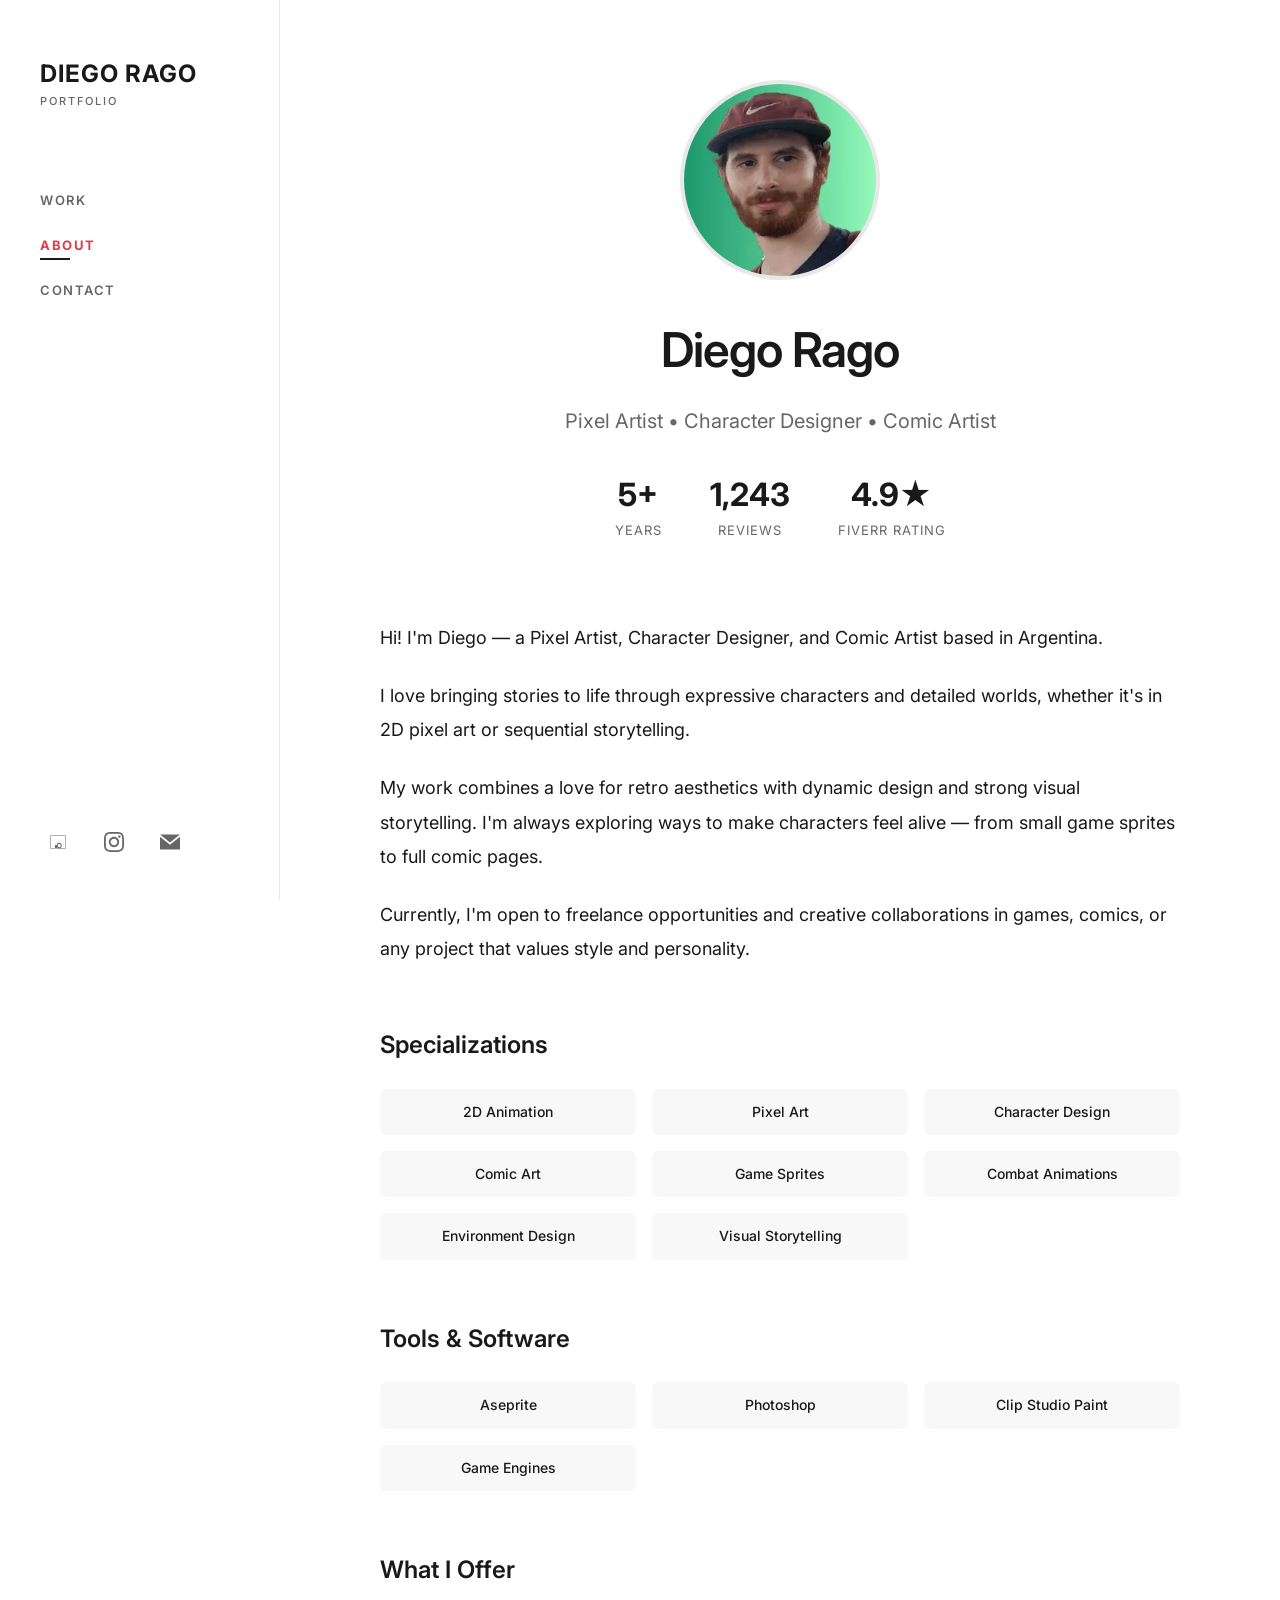
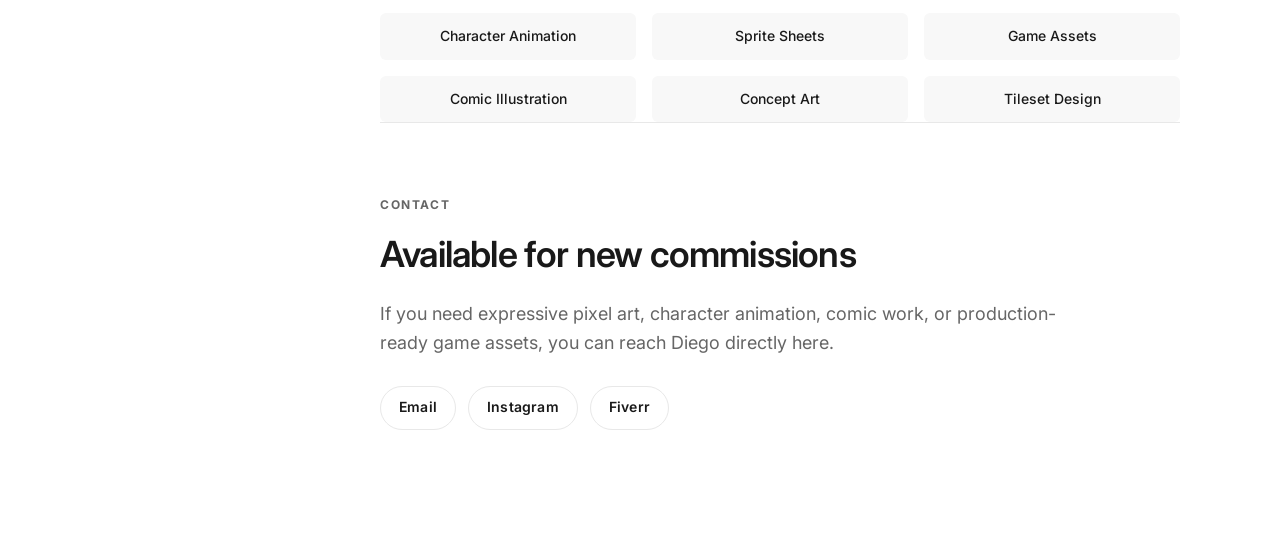
==== about.html @ 1134bf81 "Portfolio updates: UX/UI improvements, SEO meta tags, new Survival Horror project, accessibility fix" ====
<!DOCTYPE html>
<html lang="es">
<head>
    <meta charset="UTF-8">
    <meta name="viewport" content="width=device-width, initial-scale=1.0">
    <title>About - Diego Rago</title>
    <link rel="stylesheet" href="css/style.css">
</head>
<body>
    <!-- Sidebar Navigation -->
    <aside class="sidebar">
        <div class="sidebar-content">
            <!-- Logo/Brand -->
            <div class="brand">
                <h1 class="brand-name">DIEGO RAGO</h1>
                <p class="brand-tagline">PORTFOLIO</p>
            </div>

            <!-- Navigation -->
            <nav class="sidebar-nav">
                <a href="index.html" class="sidebar-link">WORK</a>
                <a href="about.html" class="sidebar-link active">ABOUT</a>
                <a href="#contact" class="sidebar-link">CONTACT</a>
            </nav>

            <!-- Social Links -->
            <div class="social-links">
                <a href="https://es.fiverr.com/diegorago138" target="_blank" rel="noopener" class="social-link" title="Fiverr">
                    <svg width="20" height="20" viewBox="0 0 24 24" fill="currentColor">
                        <path d="M20.4,3.6H3.6C3.269,3.6,3,3.869,3,4.2v15.6c0,0.331,0.269,0.6,0.6,0.6h16.8c0.331,0,0.6-0.269,0.6-0.6V4.2 C21,3.869,20.731,3.6,20.4,3.6z M20.4,19.8H3.6V4.2h16.8V19.8z M8.4,15.6h2.4v-1.2c0.6-0.9,1.5-1.5,2.7-1.5c1.8,0,3,1.2,3,3.3 c0,2.1-1.2,3.3-3,3.3c-1.2,0-2.1-0.6-2.7-1.5v1.2H8.4V15.6z M13.5,18.3c1.2,0,1.8-0.9,1.8-2.1c0-1.2-0.6-2.1-1.8-2.1 c-1.2,0-1.8,0.9-1.8,2.1C11.7,17.4,12.3,18.3,13.5,18.3z"/>
                    </svg>
                </a>
                <a href="https://www.instagram.com/diegoragoart" target="_blank" rel="noopener" class="social-link" title="Instagram">
                    <svg width="20" height="20" viewBox="0 0 24 24" fill="currentColor">
                        <path d="M12 2.163c3.204 0 3.584.012 4.85.07 3.252.148 4.771 1.691 4.919 4.919.058 1.265.069 1.645.069 4.849 0 3.205-.012 3.584-.069 4.849-.149 3.225-1.664 4.771-4.919 4.919-1.266.058-1.644.07-4.85.07-3.204 0-3.584-.012-4.849-.07-3.26-.149-4.771-1.699-4.919-4.92-.058-1.265-.07-1.644-.07-4.849 0-3.204.013-3.583.07-4.849.149-3.227 1.664-4.771 4.919-4.919 1.266-.057 1.645-.069 4.849-.069zm0-2.163c-3.259 0-3.667.014-4.947.072-4.358.2-6.78 2.618-6.98 6.98-.059 1.281-.073 1.689-.073 4.948 0 3.259.014 3.668.072 4.948.2 4.358 2.618 6.78 6.98 6.98 1.281.058 1.689.072 4.948.072 3.259 0 3.668-.014 4.948-.072 4.354-.2 6.782-2.618 6.979-6.98.059-1.28.073-1.689.073-4.948 0-3.259-.014-3.667-.072-4.947-.196-4.354-2.617-6.78-6.979-6.98-1.281-.059-1.69-.073-4.949-.073zm0 5.838c-3.403 0-6.162 2.759-6.162 6.162s2.759 6.163 6.162 6.163 6.162-2.759 6.162-6.163c0-3.403-2.759-6.162-6.162-6.162zm0 10.162c-2.209 0-4-1.79-4-4 0-2.209 1.791-4 4-4s4 1.791 4 4c0 2.21-1.791 4-4 4zm6.406-11.845c-.796 0-1.441.645-1.441 1.44s.645 1.44 1.441 1.44c.795 0 1.439-.645 1.439-1.44s-.644-1.44-1.439-1.44z"/>
                    </svg>
                </a>
                <a href="mailto:contact@diegorago.com" class="social-link" title="Email">
                    <svg width="20" height="20" viewBox="0 0 24 24" fill="currentColor">
                        <path d="M12 12.713l-11.985-9.713h23.97l-11.985 9.713zm0 2.574l-12-9.725v15.438h24v-15.438l-12 9.725z"/>
                    </svg>
                </a>
            </div>
        </div>
    </aside>

    <!-- Main Content Area -->
    <main class="main-content">
        <div class="about-content">

            <!-- About Header -->
            <div class="about-header">
                <!-- Profile Image -->
                <img src="assets/profile.webp" alt="Diego Rago" class="profile-image" decoding="async">

                <h1>Diego Rago</h1>
                <p class="title">Pixel Artist • Character Designer • Comic Artist</p>

                <!-- Stats -->
                <div class="about-stats">
                    <div class="stat-item">
                        <div class="stat-number">5+</div>
                        <div class="stat-label">Years</div>
                    </div>
                    <div class="stat-item">
                        <div class="stat-number">1,243</div>
                        <div class="stat-label">Reviews</div>
                    </div>
                    <div class="stat-item">
                        <div class="stat-number">4.9★</div>
                        <div class="stat-label">Fiverr Rating</div>
                    </div>
                </div>
            </div>

            <!-- Bio -->
            <div class="about-bio">
                <p>
                    Hi! I'm Diego — a Pixel Artist, Character Designer, and Comic Artist based in Argentina.
                </p>
                <p>
                    I love bringing stories to life through expressive characters and detailed worlds, whether it's in 2D pixel art or sequential storytelling.
                </p>
                <p>
                    My work combines a love for retro aesthetics with dynamic design and strong visual storytelling. I'm always exploring ways to make characters feel alive — from small game sprites to full comic pages.
                </p>
                <p>
                    Currently, I'm open to freelance opportunities and creative collaborations in games, comics, or any project that values style and personality.
                </p>
            </div>

            <!-- Skills -->
            <div class="about-skills">
                <h2>Specializations</h2>
                <div class="skills-grid">
                    <div class="skill-tag">2D Animation</div>
                    <div class="skill-tag">Pixel Art</div>
                    <div class="skill-tag">Character Design</div>
                    <div class="skill-tag">Comic Art</div>
                    <div class="skill-tag">Game Sprites</div>
                    <div class="skill-tag">Combat Animations</div>
                    <div class="skill-tag">Environment Design</div>
                    <div class="skill-tag">Visual Storytelling</div>
                </div>
            </div>

            <!-- Software & Tools -->
            <div class="about-skills">
                <h2>Tools & Software</h2>
                <div class="skills-grid">
                    <div class="skill-tag">Aseprite</div>
                    <div class="skill-tag">Photoshop</div>
                    <div class="skill-tag">Clip Studio Paint</div>
                    <div class="skill-tag">Game Engines</div>
                </div>
            </div>

            <!-- Services -->
            <div class="about-skills">
                <h2>What I Offer</h2>
                <div class="skills-grid">
                    <div class="skill-tag">Character Animation</div>
                    <div class="skill-tag">Sprite Sheets</div>
                    <div class="skill-tag">Game Assets</div>
                    <div class="skill-tag">Comic Illustration</div>
                    <div class="skill-tag">Concept Art</div>
                    <div class="skill-tag">Tileset Design</div>
                </div>
            </div>

            <section class="contact-section" id="contact">
                <p class="contact-eyebrow">Contact</p>
                <h2>Available for new commissions</h2>
                <p class="contact-copy">
                    If you need expressive pixel art, character animation, comic work, or production-ready game assets, you can reach Diego directly here.
                </p>
                <div class="contact-links">
                    <a href="mailto:contact@diegorago.com" class="contact-link">Email</a>
                    <a href="https://www.instagram.com/diegoragoart" target="_blank" rel="noopener" class="contact-link">Instagram</a>
                    <a href="https://es.fiverr.com/diegorago138" target="_blank" rel="noopener" class="contact-link">Fiverr</a>
                </div>
            </section>

        </div>
    </main>

    <script src="js/main.js"></script>
</body>
</html>
---- css/style.css ----
@import url('https://fonts.googleapis.com/css2?family=Inter:wght@400;500;600;700&display=swap');

/* ==========================================
   RESET & BASE STYLES
   ========================================== */
* {
    margin: 0;
    padding: 0;
    box-sizing: border-box;
}

:root {
    --color-bg: #ffffff;
    --color-text: #191919;
    --color-text-light: #666666;
    --color-border: #e8e8e8;
    --color-overlay: rgba(0, 0, 0, 0.7);
    --color-accent: #e63946;
    --color-accent-hover: #c1121f;
    --sidebar-width: 280px;
    --font-main: 'Inter', -apple-system, BlinkMacSystemFont, 'Segoe UI', Roboto, Oxygen, Ubuntu, Cantarell, sans-serif;
    --transition: all 0.3s cubic-bezier(0.4, 0, 0.2, 1);
}

html {
    scroll-behavior: smooth;
}

body {
    font-family: var(--font-main);
    background-color: var(--color-bg);
    color: var(--color-text);
    line-height: 1.6;
    overflow-x: hidden;
}

a {
    text-decoration: none;
    color: inherit;
}

img {
    max-width: 100%;
    height: auto;
    display: block;
}

/* ==========================================
   SIDEBAR NAVIGATION
   ========================================== */
.sidebar {
    position: fixed;
    top: 0;
    left: 0;
    width: var(--sidebar-width);
    height: 100vh;
    background-color: var(--color-bg);
    border-right: 1px solid var(--color-border);
    z-index: 1000;
    overflow-y: auto;
}

.sidebar-content {
    display: flex;
    flex-direction: column;
    justify-content: space-between;
    min-height: 100vh;
    padding: 60px 40px 40px;
}

/* Brand */
.brand {
    margin-bottom: 80px;
}

.brand-name {
    font-size: 24px;
    font-weight: 700;
    letter-spacing: 1px;
    line-height: 1.2;
    margin-bottom: 4px;
}

.brand-tagline {
    font-size: 11px;
    font-weight: 500;
    letter-spacing: 2px;
    color: var(--color-text-light);
}

/* Sidebar Navigation */
.sidebar-nav {
    display: flex;
    flex-direction: column;
    gap: 24px;
    flex: 1;
}

.sidebar-link {
    font-size: 13px;
    font-weight: 600;
    letter-spacing: 1.5px;
    color: var(--color-text-light);
    transition: var(--transition);
    position: relative;
    width: fit-content;
}

.sidebar-link:hover,
.sidebar-link.active {
    color: var(--color-accent);
    font-weight: 700;
}

.sidebar-link.active::after {
    content: '';
    position: absolute;
    bottom: -4px;
    left: 0;
    width: 30px;
    height: 2px;
    background-color: var(--color-text);
}

/* Social Links */
.social-links {
    display: flex;
    gap: 20px;
    margin-top: auto;
    padding-top: 40px;
}

.social-link {
    width: 36px;
    height: 36px;
    display: flex;
    align-items: center;
    justify-content: center;
    border-radius: 50%;
    background-color: transparent;
    transition: var(--transition);
    color: var(--color-text-light);
}

.social-link:hover {
    background-color: #f5f5f5;
    color: var(--color-text);
    transform: translateY(-2px);
}

.sidebar-link:focus-visible,
.social-link:focus-visible,
.project-card-home:focus-visible,
.gallery-item:focus-visible,
.project-nav-link:focus-visible,
.contact-link:focus-visible,
.lightbox-close:focus-visible,
.mobile-menu-toggle:focus-visible {
    outline: 2px solid var(--color-text);
    outline-offset: 4px;
}

/* ==========================================
   MAIN CONTENT AREA
   ========================================== */
.main-content {
    margin-left: var(--sidebar-width);
    padding: 80px 80px 80px 80px;
    min-height: 100vh;
}

/* ==========================================
   HOME PROJECTS GRID
   ========================================== */
.projects-grid-home {
    display: grid;
    grid-template-columns: repeat(2, 1fr);
    gap: 32px;
    max-width: 1400px;
    margin: 0 auto;
}

.project-card-home {
    position: relative;
    display: block;
    cursor: pointer;
    transition: var(--transition);
    animation: fadeInUp 0.5s ease-out forwards;
    opacity: 0;
}

.project-card-home:nth-child(1) {
    animation-delay: 0.1s;
}
.project-card-home:nth-child(2) {
    animation-delay: 0.2s;
}
.project-card-home:nth-child(3) {
    animation-delay: 0.3s;
}

.project-card-home:hover {
    transform: translateY(-4px);
}

.project-card-home .view-label {
    position: absolute;
    bottom: 16px;
    left: 50%;
    transform: translateX(-50%) translateY(10px);
    opacity: 0;
}

.project-card-home:hover .view-label {
    opacity: 1;
    transform: translateX(-50%) translateY(0);
}

.project-card-home .project-image::after {
    content: '';
    position: absolute;
    inset: 0;
    background: linear-gradient(to top, rgba(0,0,0,0.4) 0%, transparent 50%);
    opacity: 0;
    transition: var(--transition);
    pointer-events: none;
    border-radius: 8px;
}

.project-card-home:hover .project-image::after {
    opacity: 1;
}

.project-image {
    position: relative;
    width: 100%;
    aspect-ratio: 4 / 3;
    overflow: hidden;
    background-color: #f8f8f8;
    border-radius: 8px;
    border: 1px solid var(--color-border);
    display: flex;
    align-items: center;
    justify-content: center;
    padding: 16px;
}

.project-image img,
.project-image video {
    width: 100%;
    height: 100%;
    object-fit: contain;
    transition: transform 0.6s cubic-bezier(0.4, 0, 0.2, 1);
}

.project-image img {
    image-rendering: pixelated;
}

.project-card-home:hover .project-image img,
.project-card-home:hover .project-image video {
    transform: scale(1.03);
}

.project-info-home {
    position: static;
    padding: 18px 4px 0;
    opacity: 1;
    color: var(--color-text);
}

.project-info-home h2 {
    font-size: 28px;
    font-weight: 600;
    margin-bottom: 8px;
    letter-spacing: -0.5px;
    color: var(--color-text);
}

.project-info-home p {
    font-size: 15px;
    color: var(--color-text-light);
    font-weight: 400;
}

/* ==========================================
   PROJECT PAGE STYLES
   ========================================== */
.project-hero {
    width: 100%;
    max-height: 70vh;
    max-width: 1400px;
    margin: 0 auto 60px;
    background-color: #f5f5f5;
    display: flex;
    align-items: center;
    justify-content: center;
    overflow: hidden;
    border-radius: 8px;
    border: 1px solid var(--color-border);
    padding: 24px;
}

.project-hero video {
    width: 100%;
    height: 100%;
    max-height: 60vh;
    object-fit: contain;
}

.project-hero img,
.project-hero video {
    width: 100%;
    height: 100%;
    object-fit: contain;
}

.project-hero img {
    image-rendering: pixelated;
}

.project-info {
    max-width: 800px;
    margin: 0 auto 80px;
    text-align: center;
}

.project-info h1 {
    font-size: 48px;
    font-weight: 600;
    margin-bottom: 16px;
    letter-spacing: -1px;
}

.project-info .category {
    font-size: 16px;
    color: var(--color-text-light);
    margin-bottom: 32px;
}

.project-info .description {
    font-size: 18px;
    line-height: 1.8;
    color: var(--color-text-light);
}

/* Gallery Grid */
.gallery-grid {
    display: grid;
    grid-template-columns: repeat(auto-fill, minmax(300px, 1fr));
    gap: 24px;
    max-width: 1400px;
    margin: 0 auto 100px;
}

.gallery-item {
    position: relative;
    aspect-ratio: 4 / 3;
    overflow: hidden;
    background-color: #f5f5f5;
    cursor: pointer;
    transition: var(--transition);
    border-radius: 8px;
    border: 1px solid var(--color-border);
    width: 100%;
    padding: 16px;
    display: flex;
    align-items: center;
    justify-content: center;
    text-align: left;
}

.gallery-item:hover {
    transform: translateY(-4px);
    box-shadow: 0 12px 24px rgba(0,0,0,0.1);
}

button.gallery-item {
    appearance: none;
    border: 1px solid var(--color-border);
}

.gallery-item:hover img,
.gallery-item:hover video {
    transform: scale(1.03);
}

.gallery-item-caption {
    position: absolute;
    bottom: 0;
    left: 0;
    right: 0;
    padding: 16px;
    background: linear-gradient(to top, rgba(0,0,0,0.7) 0%, transparent 100%);
    color: white;
    font-size: 13px;
    font-weight: 500;
    opacity: 0;
    transition: var(--transition);
}

.gallery-item:hover .gallery-item-caption {
    opacity: 1;
}

.gallery-item img,
.gallery-item video {
    width: 100%;
    height: 100%;
    object-fit: contain;
    transition: transform 0.4s ease;
}

.gallery-item img {
    image-rendering: pixelated;
}

/* Project Navigation */
.project-nav {
    display: flex;
    justify-content: space-between;
    padding: 60px 0;
    border-top: 1px solid var(--color-border);
    margin-bottom: 60px;
}

.project-nav-link {
    font-size: 14px;
    font-weight: 500;
    color: var(--color-text-light);
    transition: var(--transition);
}

.project-nav-link:hover {
    color: var(--color-text);
}

/* ==========================================
   CONTACT SECTION
   ========================================== */
.contact-section {
    max-width: 900px;
    margin: 0 auto;
    padding: 72px 0 24px;
    border-top: 1px solid var(--color-border);
}

.contact-eyebrow {
    font-size: 12px;
    font-weight: 700;
    letter-spacing: 1.6px;
    text-transform: uppercase;
    color: var(--color-text-light);
    margin-bottom: 12px;
}

.contact-section h2 {
    font-size: 36px;
    font-weight: 600;
    letter-spacing: -0.8px;
    margin-bottom: 16px;
}

.contact-copy {
    max-width: 680px;
    font-size: 18px;
    color: var(--color-text-light);
    margin-bottom: 28px;
}

.contact-links {
    display: flex;
    flex-wrap: wrap;
    gap: 12px;
}

.contact-link {
    display: inline-flex;
    align-items: center;
    justify-content: center;
    min-height: 44px;
    padding: 0 18px;
    border: 1px solid var(--color-border);
    border-radius: 999px;
    font-size: 14px;
    font-weight: 600;
    letter-spacing: 0.2px;
    transition: var(--transition);
}

.contact-link:hover {
    border-color: var(--color-accent);
    color: var(--color-accent);
    transform: translateY(-2px);
}

.social-link:hover {
    background-color: var(--color-accent);
    color: white;
    transform: translateY(-2px);
}

/* ==========================================
   ABOUT PAGE
   ========================================== */
.about-content {
    max-width: 800px;
    margin: 0 auto;
}

.about-header {
    text-align: center;
    margin-bottom: 80px;
}

.profile-image {
    width: 200px;
    height: 200px;
    border-radius: 50%;
    object-fit: cover;
    margin: 0 auto 32px;
    border: 4px solid var(--color-border);
}

.about-header h1 {
    font-size: 48px;
    font-weight: 600;
    margin-bottom: 16px;
    letter-spacing: -1px;
}

.about-header .title {
    font-size: 20px;
    color: var(--color-text-light);
    margin-bottom: 24px;
}

.about-stats {
    display: flex;
    justify-content: center;
    gap: 48px;
    margin-top: 32px;
}

.stat-item {
    text-align: center;
}

.stat-number {
    font-size: 32px;
    font-weight: 700;
    color: var(--color-text);
}

.stat-label {
    font-size: 13px;
    color: var(--color-text-light);
    letter-spacing: 1px;
    text-transform: uppercase;
}

.about-bio {
    font-size: 18px;
    line-height: 1.9;
    color: var(--color-text);
    margin-bottom: 48px;
}

.about-bio p {
    margin-bottom: 24px;
}

.about-skills {
    margin-top: 60px;
}

.about-skills h2 {
    font-size: 24px;
    font-weight: 600;
    margin-bottom: 24px;
}

.skills-grid {
    display: grid;
    grid-template-columns: repeat(auto-fit, minmax(200px, 1fr));
    gap: 16px;
}

.skill-tag {
    padding: 12px 20px;
    background-color: #f8f8f8;
    border-radius: 6px;
    font-size: 14px;
    font-weight: 500;
    text-align: center;
    transition: var(--transition);
}

.skill-tag:hover {
    background-color: #f0f0f0;
}

/* ==========================================
   LIGHTBOX
   ========================================== */
.lightbox {
    position: fixed;
    top: 0;
    left: 0;
    width: 100%;
    height: 100%;
    background-color: rgba(0, 0, 0, 0.95);
    display: none;
    align-items: center;
    justify-content: center;
    z-index: 9999;
    cursor: pointer;
}

.lightbox.active {
    display: flex;
}

.lightbox-content {
    max-width: 90%;
    max-height: 90%;
    display: flex;
    align-items: center;
    justify-content: center;
}

.lightbox-content img,
.lightbox-content video {
    max-width: 100%;
    max-height: 90vh;
    object-fit: contain;
}

.lightbox-content img {
    image-rendering: pixelated;
}

.lightbox-close {
    position: absolute;
    top: 24px;
    right: 24px;
    width: 40px;
    height: 40px;
    border: none;
    background: rgba(255, 255, 255, 0.1);
    color: white;
    font-size: 24px;
    cursor: pointer;
    border-radius: 50%;
    transition: var(--transition);
}

.lightbox-close:hover {
    background: rgba(255, 255, 255, 0.2);
}

/* ==========================================
   RESPONSIVE
   ========================================== */
@media (max-width: 1200px) {
    .main-content {
        padding: 60px 60px;
    }
}

@media (max-width: 1024px) {
    :root {
        --sidebar-width: 240px;
    }

    .sidebar-content {
        padding: 40px 30px 30px;
    }

    .brand-name {
        font-size: 20px;
    }

    .main-content {
        padding: 60px 40px;
    }

    .masonry-grid {
        gap: 16px;
    }
}

@media (max-width: 768px) {
    /* Mobile: Hide sidebar by default, convert to hamburger */
    :root {
        --sidebar-width: 0px;
    }

    .sidebar {
        transform: translateX(-100%);
        transition: transform 0.3s ease;
        width: 280px;
    }

    .sidebar.mobile-open {
        transform: translateX(0);
    }

    .main-content {
        margin-left: 0;
        padding: 40px 24px;
    }

    .projects-grid-home {
        grid-template-columns: 1fr;
        gap: 32px;
        max-width: 100%;
    }

    .project-info-home {
        padding: 18px 4px 0;
    }

    .project-info-home h2 {
        font-size: 22px;
    }

    .project-info-home p {
        font-size: 13px;
    }

    .brand-name {
        font-size: 22px;
    }

    .about-header h1 {
        font-size: 36px;
    }

    .about-stats {
        gap: 32px;
    }

    .stat-number {
        font-size: 24px;
    }

    .about-bio {
        font-size: 16px;
    }

    .gallery-grid {
        grid-template-columns: 1fr;
        gap: 16px;
    }

    .contact-section {
        padding-top: 56px;
    }

    .contact-section h2 {
        font-size: 30px;
    }

    .contact-copy {
        font-size: 16px;
    }
}

@media (max-width: 480px) {
    .main-content {
        padding: 32px 16px;
    }

    .about-stats {
        flex-direction: column;
        gap: 24px;
    }

    .contact-links {
        flex-direction: column;
        align-items: stretch;
    }
}

/* ==========================================
   MOBILE MENU TOGGLE
   ========================================== */
.mobile-menu-toggle {
    position: fixed;
    top: 24px;
    right: 24px;
    width: 40px;
    height: 32px;
    background: transparent;
    border: none;
    display: none;
    flex-direction: column;
    justify-content: space-between;
    cursor: pointer;
    z-index: 1001;
    padding: 0;
}

.mobile-menu-toggle span {
    width: 100%;
    height: 2px;
    background-color: var(--color-text);
    display: block;
    transition: var(--transition);
    border-radius: 2px;
}

.mobile-menu-toggle span:nth-child(1),
.mobile-menu-toggle span:nth-child(2),
.mobile-menu-toggle span:nth-child(3) {
    transform-origin: center;
}

@media (max-width: 768px) {
    .mobile-menu-toggle {
        display: flex;
    }
}

/* ==========================================
   ANIMATIONS
   ========================================== */
@keyframes fadeInUp {
    from {
        opacity: 0;
        transform: translateY(20px);
    }
    to {
        opacity: 1;
        transform: translateY(0);
    }
}
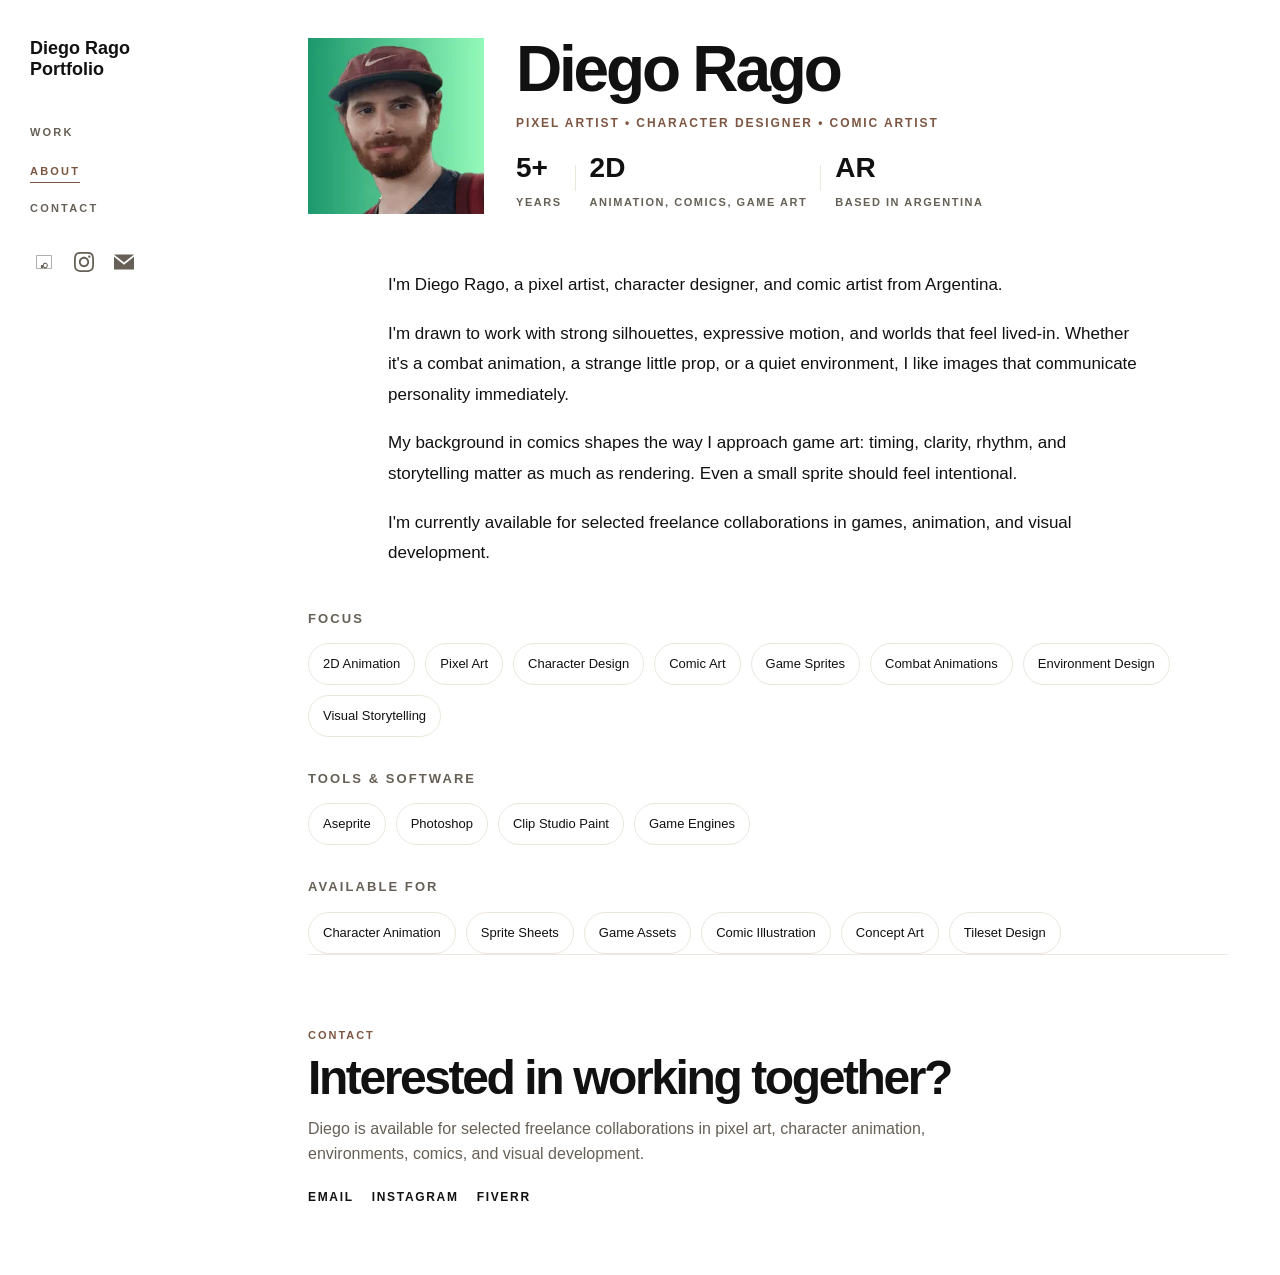
==== commit 2c96889e: "Refine portfolio presentation with editorial navigation and cleaner mobile flow" ====
--- a/about.html
+++ b/about.html
@@ -10,37 +10,57 @@
     <!-- Sidebar Navigation -->
     <aside class="sidebar">
         <div class="sidebar-content">
-            <!-- Logo/Brand -->
-            <div class="brand">
-                <h1 class="brand-name">DIEGO RAGO</h1>
-                <p class="brand-tagline">PORTFOLIO</p>
-            </div>
+            <header class="site-header">
+                <div class="logo-wrap" data-hover-hint="logo">
+                    <div class="logo logo-text">
+                        <a href="index.html" class="brand-link preserve-whitespace">Diego Rago Portfolio</a>
+                    </div>
+                </div>
+                <button type="button" class="hamburger-click-area js-hamburger" aria-label="Toggle menu" aria-expanded="false">
+                    <span class="hamburger">
+                        <i></i>
+                        <i></i>
+                        <i></i>
+                    </span>
+                </button>
+            </header>
 
-            <!-- Navigation -->
-            <nav class="sidebar-nav">
-                <a href="index.html" class="sidebar-link">WORK</a>
-                <a href="about.html" class="sidebar-link active">ABOUT</a>
-                <a href="#contact" class="sidebar-link">CONTACT</a>
+            <nav class="sidebar-nav" data-hover-hint="nav">
+                <ul class="group">
+                    <li class="gallery-title"><a href="index.html" class="sidebar-link">WORK</a></li>
+                </ul>
+                <div class="page-title">
+                    <a href="about.html" class="sidebar-link active">ABOUT</a>
+                </div>
+                <div class="page-title">
+                    <a href="#contact" class="sidebar-link">CONTACT</a>
+                </div>
+                <div class="social-links pf-nav-social" data-hover-hint="navSocialIcons">
+                    <ul>
+                        <li>
+                            <a href="https://es.fiverr.com/diegorago138" target="_blank" rel="noopener" class="social-link" title="Fiverr">
+                                <svg width="20" height="20" viewBox="0 0 24 24" fill="currentColor">
+                                    <path d="M20.4,3.6H3.6C3.269,3.6,3,3.869,3,4.2v15.6c0,0.331,0.269,0.6,0.6,0.6h16.8c0.331,0,0.6-0.269,0.6-0.6V4.2 C21,3.869,20.731,3.6,20.4,3.6z M20.4,19.8H3.6V4.2h16.8V19.8z M8.4,15.6h2.4v-1.2c0.6-0.9,1.5-1.5,2.7-1.5c1.8,0,3,1.2,3,3.3 c0,2.1-1.2,3.3-3,3.3c-1.2,0-2.1-0.6-2.7-1.5v1.2H8.4V15.6z M13.5,18.3c1.2,0,1.8-0.9,1.8-2.1c0-1.2-0.6-2.1-1.8-2.1 c-1.2,0-1.8,0.9-1.8,2.1C11.7,17.4,12.3,18.3,13.5,18.3z"/>
+                                </svg>
+                            </a>
+                        </li>
+                        <li>
+                            <a href="https://www.instagram.com/diegoragoart" target="_blank" rel="noopener" class="social-link" title="Instagram">
+                                <svg width="20" height="20" viewBox="0 0 24 24" fill="currentColor">
+                                    <path d="M12 2.163c3.204 0 3.584.012 4.85.07 3.252.148 4.771 1.691 4.919 4.919.058 1.265.069 1.645.069 4.849 0 3.205-.012 3.584-.069 4.849-.149 3.225-1.664 4.771-4.919 4.919-1.266.058-1.644.07-4.85.07-3.204 0-3.584-.012-4.849-.07-3.26-.149-4.771-1.699-4.919-4.92-.058-1.265-.07-1.644-.07-4.849 0-3.204.013-3.583.07-4.849.149-3.227 1.664-4.771 4.919-4.919 1.266-.057 1.645-.069 4.849-.069zm0-2.163c-3.259 0-3.667.014-4.947.072-4.358.2-6.78 2.618-6.98 6.98-.059 1.281-.073 1.689-.073 4.948 0 3.259.014 3.668.072 4.948.2 4.358 2.618 6.78 6.98 6.98 1.281.058 1.689.072 4.948.072 3.259 0 3.668-.014 4.948-.072 4.354-.2 6.782-2.618 6.979-6.98.059-1.28.073-1.689.073-4.948 0-3.259-.014-3.667-.072-4.947-.196-4.354-2.617-6.78-6.979-6.98-1.281-.059-1.69-.073-4.949-.073zm0 5.838c-3.403 0-6.162 2.759-6.162 6.162s2.759 6.163 6.162 6.163 6.162-2.759 6.162-6.163c0-3.403-2.759-6.162-6.162-6.162zm0 10.162c-2.209 0-4-1.79-4-4 0-2.209 1.791-4 4-4s4 1.791 4 4c0 2.21-1.791 4-4 4zm6.406-11.845c-.796 0-1.441.645-1.441 1.44s.645 1.44 1.441 1.44c.795 0 1.439-.645 1.439-1.44s-.644-1.44-1.439-1.44z"/>
+                                </svg>
+                            </a>
+                        </li>
+                        <li>
+                            <a href="mailto:contact@diegorago.com" class="social-link" title="Email">
+                                <svg width="20" height="20" viewBox="0 0 24 24" fill="currentColor">
+                                    <path d="M12 12.713l-11.985-9.713h23.97l-11.985 9.713zm0 2.574l-12-9.725v15.438h24v-15.438l-12 9.725z"/>
+                                </svg>
+                            </a>
+                        </li>
+                    </ul>
+                </div>
             </nav>
-
-            <!-- Social Links -->
-            <div class="social-links">
-                <a href="https://es.fiverr.com/diegorago138" target="_blank" rel="noopener" class="social-link" title="Fiverr">
-                    <svg width="20" height="20" viewBox="0 0 24 24" fill="currentColor">
-                        <path d="M20.4,3.6H3.6C3.269,3.6,3,3.869,3,4.2v15.6c0,0.331,0.269,0.6,0.6,0.6h16.8c0.331,0,0.6-0.269,0.6-0.6V4.2 C21,3.869,20.731,3.6,20.4,3.6z M20.4,19.8H3.6V4.2h16.8V19.8z M8.4,15.6h2.4v-1.2c0.6-0.9,1.5-1.5,2.7-1.5c1.8,0,3,1.2,3,3.3 c0,2.1-1.2,3.3-3,3.3c-1.2,0-2.1-0.6-2.7-1.5v1.2H8.4V15.6z M13.5,18.3c1.2,0,1.8-0.9,1.8-2.1c0-1.2-0.6-2.1-1.8-2.1 c-1.2,0-1.8,0.9-1.8,2.1C11.7,17.4,12.3,18.3,13.5,18.3z"/>
-                    </svg>
-                </a>
-                <a href="https://www.instagram.com/diegoragoart" target="_blank" rel="noopener" class="social-link" title="Instagram">
-                    <svg width="20" height="20" viewBox="0 0 24 24" fill="currentColor">
-                        <path d="M12 2.163c3.204 0 3.584.012 4.85.07 3.252.148 4.771 1.691 4.919 4.919.058 1.265.069 1.645.069 4.849 0 3.205-.012 3.584-.069 4.849-.149 3.225-1.664 4.771-4.919 4.919-1.266.058-1.644.07-4.85.07-3.204 0-3.584-.012-4.849-.07-3.26-.149-4.771-1.699-4.919-4.92-.058-1.265-.07-1.644-.07-4.849 0-3.204.013-3.583.07-4.849.149-3.227 1.664-4.771 4.919-4.919 1.266-.057 1.645-.069 4.849-.069zm0-2.163c-3.259 0-3.667.014-4.947.072-4.358.2-6.78 2.618-6.98 6.98-.059 1.281-.073 1.689-.073 4.948 0 3.259.014 3.668.072 4.948.2 4.358 2.618 6.78 6.98 6.98 1.281.058 1.689.072 4.948.072 3.259 0 3.668-.014 4.948-.072 4.354-.2 6.782-2.618 6.979-6.98.059-1.28.073-1.689.073-4.948 0-3.259-.014-3.667-.072-4.947-.196-4.354-2.617-6.78-6.979-6.98-1.281-.059-1.69-.073-4.949-.073zm0 5.838c-3.403 0-6.162 2.759-6.162 6.162s2.759 6.163 6.162 6.163 6.162-2.759 6.162-6.163c0-3.403-2.759-6.162-6.162-6.162zm0 10.162c-2.209 0-4-1.79-4-4 0-2.209 1.791-4 4-4s4 1.791 4 4c0 2.21-1.791 4-4 4zm6.406-11.845c-.796 0-1.441.645-1.441 1.44s.645 1.44 1.441 1.44c.795 0 1.439-.645 1.439-1.44s-.644-1.44-1.439-1.44z"/>
-                    </svg>
-                </a>
-                <a href="mailto:contact@diegorago.com" class="social-link" title="Email">
-                    <svg width="20" height="20" viewBox="0 0 24 24" fill="currentColor">
-                        <path d="M12 12.713l-11.985-9.713h23.97l-11.985 9.713zm0 2.574l-12-9.725v15.438h24v-15.438l-12 9.725z"/>
-                    </svg>
-                </a>
-            </div>
         </div>
     </aside>
 
@@ -63,12 +83,12 @@
                         <div class="stat-label">Years</div>
                     </div>
                     <div class="stat-item">
-                        <div class="stat-number">1,243</div>
-                        <div class="stat-label">Reviews</div>
+                        <div class="stat-number">2D</div>
+                        <div class="stat-label">Animation, comics, game art</div>
                     </div>
                     <div class="stat-item">
-                        <div class="stat-number">4.9★</div>
-                        <div class="stat-label">Fiverr Rating</div>
+                        <div class="stat-number">AR</div>
+                        <div class="stat-label">Based in Argentina</div>
                     </div>
                 </div>
             </div>
@@ -76,22 +96,22 @@
             <!-- Bio -->
             <div class="about-bio">
                 <p>
-                    Hi! I'm Diego — a Pixel Artist, Character Designer, and Comic Artist based in Argentina.
+                    I'm Diego Rago, a pixel artist, character designer, and comic artist from Argentina.
                 </p>
                 <p>
-                    I love bringing stories to life through expressive characters and detailed worlds, whether it's in 2D pixel art or sequential storytelling.
+                    I'm drawn to work with strong silhouettes, expressive motion, and worlds that feel lived-in. Whether it's a combat animation, a strange little prop, or a quiet environment, I like images that communicate personality immediately.
                 </p>
                 <p>
-                    My work combines a love for retro aesthetics with dynamic design and strong visual storytelling. I'm always exploring ways to make characters feel alive — from small game sprites to full comic pages.
+                    My background in comics shapes the way I approach game art: timing, clarity, rhythm, and storytelling matter as much as rendering. Even a small sprite should feel intentional.
                 </p>
                 <p>
-                    Currently, I'm open to freelance opportunities and creative collaborations in games, comics, or any project that values style and personality.
+                    I'm currently available for selected freelance collaborations in games, animation, and visual development.
                 </p>
             </div>
 
             <!-- Skills -->
             <div class="about-skills">
-                <h2>Specializations</h2>
+                <h2>Focus</h2>
                 <div class="skills-grid">
                     <div class="skill-tag">2D Animation</div>
                     <div class="skill-tag">Pixel Art</div>
@@ -117,7 +137,7 @@
 
             <!-- Services -->
             <div class="about-skills">
-                <h2>What I Offer</h2>
+                <h2>Available For</h2>
                 <div class="skills-grid">
                     <div class="skill-tag">Character Animation</div>
                     <div class="skill-tag">Sprite Sheets</div>
@@ -130,9 +150,9 @@
 
             <section class="contact-section" id="contact">
                 <p class="contact-eyebrow">Contact</p>
-                <h2>Available for new commissions</h2>
+                <h2>Interested in working together?</h2>
                 <p class="contact-copy">
-                    If you need expressive pixel art, character animation, comic work, or production-ready game assets, you can reach Diego directly here.
+                    Diego is available for selected freelance collaborations in pixel art, character animation, environments, comics, and visual development.
                 </p>
                 <div class="contact-links">
                     <a href="mailto:contact@diegorago.com" class="contact-link">Email</a>
--- a/css/style.css
+++ b/css/style.css
@@ -1,7 +1,5 @@
-@import url('https://fonts.googleapis.com/css2?family=Inter:wght@400;500;600;700&display=swap');
-
-/* ==========================================
-   RESET & BASE STYLES
+/* ==========================================
+   RESET & TOKENS
    ========================================== */
 * {
     margin: 0;
@@ -11,143 +9,67 @@
 
 :root {
     --color-bg: #ffffff;
-    --color-text: #191919;
-    --color-text-light: #666666;
-    --color-border: #e8e8e8;
-    --color-overlay: rgba(0, 0, 0, 0.7);
-    --color-accent: #e63946;
-    --color-accent-hover: #c1121f;
-    --sidebar-width: 280px;
-    --font-main: 'Inter', -apple-system, BlinkMacSystemFont, 'Segoe UI', Roboto, Oxygen, Ubuntu, Cantarell, sans-serif;
-    --transition: all 0.3s cubic-bezier(0.4, 0, 0.2, 1);
+    --color-surface: #f6f4ef;
+    --color-surface-strong: #efebe3;
+    --color-text: #111111;
+    --color-text-light: #666056;
+    --color-border: #ece7de;
+    --color-border-strong: #d9d2c7;
+    --color-accent: #7d5642;
+    --sidebar-width: clamp(220px, 20vw, 320px);
+    --radius-lg: 12px;
+    --radius-md: 8px;
+    --shadow-soft: 0 18px 42px rgba(17, 17, 17, 0.05);
+    --font-main: sans-serif;
+    --transition: 0.2s ease;
 }
 
 html {
     scroll-behavior: smooth;
+    scroll-padding-top: 92px;
+    -webkit-text-size-adjust: 100%;
 }
 
 body {
     font-family: var(--font-main);
     background-color: var(--color-bg);
     color: var(--color-text);
-    line-height: 1.6;
+    line-height: 1.55;
     overflow-x: hidden;
+    -webkit-font-smoothing: antialiased;
+    text-rendering: optimizeLegibility;
+}
+
+body.mobile-menu-open {
+    overflow: hidden;
 }
 
 a {
+    color: inherit;
     text-decoration: none;
-    color: inherit;
-}
-
-img {
+}
+
+img,
+video {
+    display: block;
     max-width: 100%;
     height: auto;
-    display: block;
-}
-
-/* ==========================================
-   SIDEBAR NAVIGATION
-   ========================================== */
-.sidebar {
-    position: fixed;
-    top: 0;
-    left: 0;
-    width: var(--sidebar-width);
-    height: 100vh;
-    background-color: var(--color-bg);
-    border-right: 1px solid var(--color-border);
-    z-index: 1000;
-    overflow-y: auto;
-}
-
-.sidebar-content {
-    display: flex;
-    flex-direction: column;
-    justify-content: space-between;
-    min-height: 100vh;
-    padding: 60px 40px 40px;
-}
-
-/* Brand */
-.brand {
-    margin-bottom: 80px;
-}
-
-.brand-name {
-    font-size: 24px;
-    font-weight: 700;
-    letter-spacing: 1px;
-    line-height: 1.2;
-    margin-bottom: 4px;
-}
-
-.brand-tagline {
-    font-size: 11px;
-    font-weight: 500;
-    letter-spacing: 2px;
-    color: var(--color-text-light);
-}
-
-/* Sidebar Navigation */
-.sidebar-nav {
-    display: flex;
-    flex-direction: column;
-    gap: 24px;
-    flex: 1;
-}
-
-.sidebar-link {
-    font-size: 13px;
-    font-weight: 600;
-    letter-spacing: 1.5px;
-    color: var(--color-text-light);
-    transition: var(--transition);
-    position: relative;
-    width: fit-content;
-}
-
-.sidebar-link:hover,
-.sidebar-link.active {
-    color: var(--color-accent);
-    font-weight: 700;
-}
-
-.sidebar-link.active::after {
-    content: '';
-    position: absolute;
-    bottom: -4px;
-    left: 0;
-    width: 30px;
-    height: 2px;
-    background-color: var(--color-text);
-}
-
-/* Social Links */
-.social-links {
-    display: flex;
-    gap: 20px;
-    margin-top: auto;
-    padding-top: 40px;
-}
-
-.social-link {
-    width: 36px;
-    height: 36px;
-    display: flex;
-    align-items: center;
-    justify-content: center;
-    border-radius: 50%;
-    background-color: transparent;
-    transition: var(--transition);
-    color: var(--color-text-light);
-}
-
-.social-link:hover {
-    background-color: #f5f5f5;
-    color: var(--color-text);
-    transform: translateY(-2px);
-}
-
+}
+
+button,
+input,
+textarea,
+select {
+    font: inherit;
+}
+
+svg {
+    flex-shrink: 0;
+}
+
+/* ==========================================
+   SHARED FOCUS STATES
+   ========================================== */
 .sidebar-link:focus-visible,
 .social-link:focus-visible,
 .project-card-home:focus-visible,
@@ -155,94 +77,293 @@
 .project-nav-link:focus-visible,
 .contact-link:focus-visible,
 .lightbox-close:focus-visible,
-.mobile-menu-toggle:focus-visible {
+.hamburger-click-area:focus-visible,
+.mobile-backdrop:focus-visible,
+.brand-link:focus-visible {
     outline: 2px solid var(--color-text);
     outline-offset: 4px;
 }
 
 /* ==========================================
-   MAIN CONTENT AREA
+   SIDEBAR NAVIGATION
+   ========================================== */
+.sidebar {
+    position: fixed;
+    top: 0;
+    left: 0;
+    width: var(--sidebar-width);
+    height: 100vh;
+    background-color: #ffffff;
+    overflow-y: auto;
+    z-index: 1000;
+}
+
+.sidebar-content {
+    display: flex;
+    flex-direction: column;
+    min-height: 100vh;
+    padding: 38px 30px 28px;
+}
+
+.brand-link {
+    display: block;
+}
+
+.site-header {
+    display: flex;
+    align-items: flex-start;
+    justify-content: space-between;
+    gap: 18px;
+    margin-bottom: 40px;
+}
+
+.logo-wrap {
+    max-width: 170px;
+}
+
+.logo {
+    font-size: 18px;
+    font-weight: 600;
+    line-height: 1.15;
+}
+
+.preserve-whitespace {
+    white-space: normal;
+}
+
+.hamburger-click-area {
+    display: none;
+    appearance: none;
+    border: none;
+    padding: 0;
+    background: transparent;
+    cursor: pointer;
+}
+
+.hamburger {
+    display: flex;
+    flex-direction: column;
+    gap: 4px;
+    width: 22px;
+}
+
+.hamburger i {
+    display: block;
+    width: 100%;
+    height: 1px;
+    background-color: var(--color-text);
+    font-style: normal;
+    transition: transform var(--transition), opacity var(--transition);
+}
+
+body.mobile-menu-open .hamburger i:nth-child(1) {
+    transform: translateY(5px) rotate(45deg);
+}
+
+body.mobile-menu-open .hamburger i:nth-child(2) {
+    opacity: 0;
+}
+
+body.mobile-menu-open .hamburger i:nth-child(3) {
+    transform: translateY(-5px) rotate(-45deg);
+}
+
+.sidebar-nav {
+    display: block;
+}
+
+.group {
+    list-style: none;
+    margin: 0 0 14px;
+    padding: 0;
+}
+
+.gallery-title,
+.page-title {
+    margin-bottom: 12px;
+}
+
+.sidebar-link {
+    position: relative;
+    width: fit-content;
+    font-size: 11px;
+    font-weight: 600;
+    letter-spacing: 0.2em;
+    text-transform: uppercase;
+    color: var(--color-text-light);
+    transition: color var(--transition);
+}
+
+.sidebar-link:hover,
+.sidebar-link.active {
+    color: var(--color-accent);
+}
+
+.sidebar-link.active::after {
+    content: '';
+    position: absolute;
+    left: 0;
+    bottom: -6px;
+    width: 100%;
+    height: 1px;
+    background-color: currentColor;
+}
+
+.social-links {
+    margin-top: 28px;
+}
+
+.social-links ul {
+    display: flex;
+    align-items: center;
+    gap: 12px;
+    list-style: none;
+    padding: 0;
+    margin: 0;
+}
+
+.social-link {
+    width: 28px;
+    height: 28px;
+    display: flex;
+    align-items: center;
+    justify-content: center;
+    border: none;
+    border-radius: 0;
+    color: var(--color-text-light);
+    transition: color var(--transition), transform var(--transition);
+}
+
+.social-link:hover {
+    transform: translateY(-1px);
+    color: var(--color-text);
+}
+
+/* ==========================================
+   MOBILE BACKDROP
+   ========================================== */
+.mobile-backdrop {
+    display: none;
+}
+
+/* ==========================================
+   MAIN CONTENT
    ========================================== */
 .main-content {
     margin-left: var(--sidebar-width);
-    padding: 80px 80px 80px 80px;
     min-height: 100vh;
-}
-
-/* ==========================================
-   HOME PROJECTS GRID
-   ========================================== */
+    padding: 38px 42px 56px;
+}
+
+/* ==========================================
+   HOME
+   ========================================== */
+.home-hero {
+    display: none;
+}
+
+.home-intro {
+    display: grid;
+    grid-template-columns: 180px minmax(0, 1fr);
+    gap: 20px;
+    align-items: end;
+    max-width: 1200px;
+    margin: 0 auto 34px;
+}
+
+.home-intro-eyebrow {
+    font-size: 11px;
+    font-weight: 600;
+    letter-spacing: 0.18em;
+    text-transform: uppercase;
+    color: var(--color-accent);
+}
+
+.home-intro-copy {
+    max-width: 700px;
+    font-size: clamp(1.3rem, 2.2vw, 2.05rem);
+    font-weight: 600;
+    line-height: 1.05;
+    letter-spacing: -0.04em;
+}
+
 .projects-grid-home {
     display: grid;
-    grid-template-columns: repeat(2, 1fr);
-    gap: 32px;
-    max-width: 1400px;
-    margin: 0 auto;
+    grid-template-columns: repeat(2, minmax(0, 1fr));
+    gap: 34px 24px;
+    align-items: start;
+    max-width: 1200px;
+    margin: 0 auto 88px;
 }
 
 .project-card-home {
-    position: relative;
     display: block;
-    cursor: pointer;
-    transition: var(--transition);
-    animation: fadeInUp 0.5s ease-out forwards;
-    opacity: 0;
+    animation: fadeInUp 0.45s ease-out both;
+    transition: transform var(--transition);
 }
 
 .project-card-home:nth-child(1) {
+    animation-delay: 0.04s;
+}
+
+.project-card-home:nth-child(2) {
     animation-delay: 0.1s;
 }
-.project-card-home:nth-child(2) {
-    animation-delay: 0.2s;
-}
+
 .project-card-home:nth-child(3) {
-    animation-delay: 0.3s;
+    animation-delay: 0.16s;
+}
+
+.project-card-home:nth-child(4) {
+    animation-delay: 0.22s;
 }
 
 .project-card-home:hover {
-    transform: translateY(-4px);
-}
-
-.project-card-home .view-label {
-    position: absolute;
-    bottom: 16px;
-    left: 50%;
-    transform: translateX(-50%) translateY(10px);
-    opacity: 0;
-}
-
-.project-card-home:hover .view-label {
-    opacity: 1;
-    transform: translateX(-50%) translateY(0);
-}
-
-.project-card-home .project-image::after {
-    content: '';
-    position: absolute;
-    inset: 0;
-    background: linear-gradient(to top, rgba(0,0,0,0.4) 0%, transparent 50%);
-    opacity: 0;
-    transition: var(--transition);
-    pointer-events: none;
-    border-radius: 8px;
-}
-
-.project-card-home:hover .project-image::after {
-    opacity: 1;
+    transform: none;
+}
+
+.project-card-featured {
+    grid-column: span 2;
+}
+
+.project-card-featured .project-image {
+    aspect-ratio: 16 / 9;
+    padding: 24px;
+}
+
+.project-card-featured .project-info-home h2 {
+    font-size: clamp(2rem, 4vw, 3.2rem);
+}
+
+.project-card-tall {
+    margin-top: 28px;
+}
+
+.project-card-tall .project-image {
+    aspect-ratio: 4 / 5;
+}
+
+.project-card-landscape .project-image {
+    aspect-ratio: 16 / 11;
+}
+
+.project-card-square .project-image {
+    aspect-ratio: 1 / 1;
 }
 
 .project-image {
     position: relative;
+    display: flex;
+    align-items: center;
+    justify-content: center;
     width: 100%;
     aspect-ratio: 4 / 3;
+    padding: 18px;
     overflow: hidden;
-    background-color: #f8f8f8;
-    border-radius: 8px;
-    border: 1px solid var(--color-border);
-    display: flex;
-    align-items: center;
-    justify-content: center;
-    padding: 16px;
+    border: none;
+    border-radius: 0;
+    background: var(--color-surface);
+    transition: opacity var(--transition);
 }
 
 .project-image img,
@@ -250,157 +371,120 @@
     width: 100%;
     height: 100%;
     object-fit: contain;
-    transition: transform 0.6s cubic-bezier(0.4, 0, 0.2, 1);
+    transition: transform 0.24s ease;
 }
 
 .project-image img {
     image-rendering: pixelated;
 }
 
+.project-card-home:hover .project-image {
+    opacity: 0.96;
+}
+
 .project-card-home:hover .project-image img,
 .project-card-home:hover .project-image video {
-    transform: scale(1.03);
+    transform: scale(1.015);
 }
 
 .project-info-home {
-    position: static;
-    padding: 18px 4px 0;
-    opacity: 1;
-    color: var(--color-text);
+    padding: 14px 4px 0;
 }
 
 .project-info-home h2 {
-    font-size: 28px;
-    font-weight: 600;
+    font-size: clamp(1.45rem, 2.3vw, 2rem);
+    font-weight: 600;
+    line-height: 1.02;
+    letter-spacing: -0.04em;
     margin-bottom: 8px;
-    letter-spacing: -0.5px;
-    color: var(--color-text);
 }
 
 .project-info-home p {
-    font-size: 15px;
+    font-size: 11px;
+    font-weight: 600;
+    letter-spacing: 0.12em;
+    text-transform: uppercase;
     color: var(--color-text-light);
-    font-weight: 400;
-}
-
-/* ==========================================
-   PROJECT PAGE STYLES
-   ========================================== */
+}
+
+/* ==========================================
+   PROJECT PAGES
+   ========================================== */
+.project-info {
+    max-width: 980px;
+    margin: 0 auto 36px;
+}
+
+.project-info h1 {
+    font-size: clamp(2.4rem, 5vw, 4.5rem);
+    font-weight: 700;
+    line-height: 0.96;
+    letter-spacing: -0.05em;
+    margin-bottom: 14px;
+}
+
+.project-info .category {
+    font-size: 11px;
+    font-weight: 600;
+    letter-spacing: 0.2em;
+    text-transform: uppercase;
+    color: var(--color-accent);
+    margin-bottom: 18px;
+}
+
+.project-info .description {
+    max-width: 680px;
+    font-size: 16px;
+    line-height: 1.75;
+    color: var(--color-text-light);
+}
+
 .project-hero {
     width: 100%;
-    max-height: 70vh;
-    max-width: 1400px;
-    margin: 0 auto 60px;
-    background-color: #f5f5f5;
-    display: flex;
-    align-items: center;
-    justify-content: center;
-    overflow: hidden;
-    border-radius: 8px;
-    border: 1px solid var(--color-border);
-    padding: 24px;
-}
-
-.project-hero video {
-    width: 100%;
-    height: 100%;
-    max-height: 60vh;
-    object-fit: contain;
+    max-width: 1200px;
+    margin: 0 auto 48px;
+    padding: 0;
+    border: none;
+    border-radius: 0;
+    background: transparent;
 }
 
 .project-hero img,
 .project-hero video {
     width: 100%;
-    height: 100%;
+    max-height: 68vh;
     object-fit: contain;
+    border-radius: 0;
 }
 
 .project-hero img {
     image-rendering: pixelated;
 }
 
-.project-info {
-    max-width: 800px;
-    margin: 0 auto 80px;
-    text-align: center;
-}
-
-.project-info h1 {
-    font-size: 48px;
-    font-weight: 600;
-    margin-bottom: 16px;
-    letter-spacing: -1px;
-}
-
-.project-info .category {
-    font-size: 16px;
-    color: var(--color-text-light);
-    margin-bottom: 32px;
-}
-
-.project-info .description {
-    font-size: 18px;
-    line-height: 1.8;
-    color: var(--color-text-light);
-}
-
-/* Gallery Grid */
 .gallery-grid {
     display: grid;
-    grid-template-columns: repeat(auto-fill, minmax(300px, 1fr));
-    gap: 24px;
-    max-width: 1400px;
-    margin: 0 auto 100px;
+    grid-template-columns: repeat(auto-fit, minmax(260px, 1fr));
+    gap: 16px;
+    max-width: 1200px;
+    margin: 0 auto 64px;
 }
 
 .gallery-item {
     position: relative;
-    aspect-ratio: 4 / 3;
+    appearance: none;
+    width: 100%;
+    aspect-ratio: 16 / 11;
+    padding: 14px;
     overflow: hidden;
-    background-color: #f5f5f5;
+    border: none;
+    border-radius: 0;
+    background: var(--color-surface);
     cursor: pointer;
-    transition: var(--transition);
-    border-radius: 8px;
-    border: 1px solid var(--color-border);
-    width: 100%;
-    padding: 16px;
-    display: flex;
-    align-items: center;
-    justify-content: center;
-    text-align: left;
+    transition: opacity var(--transition);
 }
 
 .gallery-item:hover {
-    transform: translateY(-4px);
-    box-shadow: 0 12px 24px rgba(0,0,0,0.1);
-}
-
-button.gallery-item {
-    appearance: none;
-    border: 1px solid var(--color-border);
-}
-
-.gallery-item:hover img,
-.gallery-item:hover video {
-    transform: scale(1.03);
-}
-
-.gallery-item-caption {
-    position: absolute;
-    bottom: 0;
-    left: 0;
-    right: 0;
-    padding: 16px;
-    background: linear-gradient(to top, rgba(0,0,0,0.7) 0%, transparent 100%);
-    color: white;
-    font-size: 13px;
-    font-weight: 500;
-    opacity: 0;
-    transition: var(--transition);
-}
-
-.gallery-item:hover .gallery-item-caption {
-    opacity: 1;
+    opacity: 0.96;
 }
 
 .gallery-item img,
@@ -408,196 +492,251 @@
     width: 100%;
     height: 100%;
     object-fit: contain;
-    transition: transform 0.4s ease;
+    transition: transform 0.24s ease;
 }
 
 .gallery-item img {
     image-rendering: pixelated;
 }
 
-/* Project Navigation */
+.gallery-item:hover img,
+.gallery-item:hover video {
+    transform: scale(1.01);
+}
+
+.gallery-item-caption {
+    position: absolute;
+    left: 12px;
+    bottom: 12px;
+    padding: 5px 0;
+    border-radius: 0;
+    background-color: transparent;
+    color: #ffffff;
+    font-size: 10px;
+    font-weight: 600;
+    letter-spacing: 0.14em;
+    text-transform: uppercase;
+    text-shadow: 0 1px 2px rgba(0, 0, 0, 0.65);
+}
+
 .project-nav {
     display: flex;
     justify-content: space-between;
-    padding: 60px 0;
+    align-items: center;
+    gap: 16px;
+    max-width: 1200px;
+    margin: 0 auto 64px;
+    padding-top: 24px;
     border-top: 1px solid var(--color-border);
-    margin-bottom: 60px;
 }
 
 .project-nav-link {
-    font-size: 14px;
-    font-weight: 500;
-    color: var(--color-text-light);
-    transition: var(--transition);
-}
-
-.project-nav-link:hover {
-    color: var(--color-text);
-}
-
-/* ==========================================
-   CONTACT SECTION
-   ========================================== */
-.contact-section {
-    max-width: 900px;
-    margin: 0 auto;
-    padding: 72px 0 24px;
-    border-top: 1px solid var(--color-border);
-}
-
-.contact-eyebrow {
+    display: inline-flex;
+    align-items: center;
+    gap: 6px;
     font-size: 12px;
-    font-weight: 700;
-    letter-spacing: 1.6px;
+    font-weight: 600;
+    letter-spacing: 0.14em;
     text-transform: uppercase;
     color: var(--color-text-light);
-    margin-bottom: 12px;
+    transition: color var(--transition);
+}
+
+.project-nav-link:hover {
+    color: var(--color-accent);
+}
+
+/* ==========================================
+   ABOUT PAGE
+   ========================================== */
+.about-content {
+    max-width: 920px;
+    margin: 0 auto;
+}
+
+.about-header {
+    display: grid;
+    grid-template-columns: 180px minmax(0, 1fr);
+    grid-template-areas:
+        'image title'
+        'image role'
+        'image stats';
+    column-gap: 28px;
+    row-gap: 10px;
+    align-items: start;
+    justify-items: start;
+    text-align: left;
+    margin-bottom: 56px;
+}
+
+.profile-image {
+    grid-area: image;
+    width: 176px;
+    height: 176px;
+    border: none;
+    border-radius: 0;
+    object-fit: cover;
+    background-color: var(--color-surface);
+}
+
+.about-header h1 {
+    grid-area: title;
+    font-size: clamp(2.4rem, 5vw, 4rem);
+    font-weight: 700;
+    line-height: 0.98;
+    letter-spacing: -0.05em;
+}
+
+.about-header .title {
+    grid-area: role;
+    font-size: 12px;
+    font-weight: 600;
+    letter-spacing: 0.16em;
+    text-transform: uppercase;
+    color: var(--color-accent);
+}
+
+.about-stats {
+    grid-area: stats;
+    display: flex;
+    flex-wrap: wrap;
+    gap: 28px;
+    width: 100%;
+    max-width: none;
+}
+
+.stat-item {
+    position: relative;
+    padding: 0;
+    border: none;
+    border-radius: 0;
+    background-color: transparent;
+}
+
+.stat-item:not(:last-child)::after {
+    content: '';
+    position: absolute;
+    top: 50%;
+    right: -14px;
+    width: 1px;
+    height: 26px;
+    background-color: var(--color-border);
+    transform: translateY(-50%);
+}
+
+.stat-number {
+    font-size: 28px;
+    font-weight: 700;
+    margin-bottom: 4px;
+}
+
+.stat-label {
+    font-size: 11px;
+    font-weight: 600;
+    letter-spacing: 0.14em;
+    text-transform: uppercase;
+    color: var(--color-text-light);
+}
+
+.about-bio {
+    max-width: 760px;
+    margin: 0 auto 40px;
+    font-size: 17px;
+    line-height: 1.8;
+}
+
+.about-bio p + p {
+    margin-top: 18px;
+}
+
+.about-skills {
+    margin-top: 32px;
+}
+
+.about-skills h2 {
+    font-size: 13px;
+    font-weight: 600;
+    letter-spacing: 0.16em;
+    text-transform: uppercase;
+    color: var(--color-text-light);
+    margin-bottom: 14px;
+}
+
+.skills-grid {
+    display: flex;
+    flex-wrap: wrap;
+    gap: 10px;
+}
+
+.skill-tag {
+    padding: 10px 14px;
+    border: 1px solid var(--color-border);
+    border-radius: 999px;
+    background-color: transparent;
+    font-size: 13px;
+    font-weight: 500;
+}
+
+/* ==========================================
+   CONTACT
+   ========================================== */
+.contact-section {
+    max-width: 920px;
+    margin: 0 auto;
+    padding: 72px 0 8px;
+    border-top: 1px solid var(--color-border);
+}
+
+.contact-eyebrow {
+    font-size: 11px;
+    font-weight: 600;
+    letter-spacing: 0.18em;
+    text-transform: uppercase;
+    color: var(--color-accent);
+    margin-bottom: 10px;
 }
 
 .contact-section h2 {
-    font-size: 36px;
-    font-weight: 600;
-    letter-spacing: -0.8px;
-    margin-bottom: 16px;
+    max-width: 720px;
+    font-size: clamp(2rem, 4vw, 3rem);
+    font-weight: 700;
+    line-height: 1.02;
+    letter-spacing: -0.05em;
+    margin-bottom: 14px;
 }
 
 .contact-copy {
-    max-width: 680px;
-    font-size: 18px;
+    max-width: 620px;
+    font-size: 16px;
     color: var(--color-text-light);
-    margin-bottom: 28px;
+    margin-bottom: 22px;
 }
 
 .contact-links {
     display: flex;
     flex-wrap: wrap;
-    gap: 12px;
+    gap: 18px;
 }
 
 .contact-link {
     display: inline-flex;
     align-items: center;
-    justify-content: center;
-    min-height: 44px;
-    padding: 0 18px;
-    border: 1px solid var(--color-border);
-    border-radius: 999px;
-    font-size: 14px;
-    font-weight: 600;
-    letter-spacing: 0.2px;
-    transition: var(--transition);
+    justify-content: flex-start;
+    min-height: auto;
+    padding: 0 0 3px;
+    border: none;
+    border-bottom: 1px solid transparent;
+    border-radius: 0;
+    font-size: 12px;
+    font-weight: 600;
+    letter-spacing: 0.14em;
+    text-transform: uppercase;
+    transition: border-color var(--transition), color var(--transition);
 }
 
 .contact-link:hover {
-    border-color: var(--color-accent);
+    border-bottom-color: currentColor;
     color: var(--color-accent);
-    transform: translateY(-2px);
-}
-
-.social-link:hover {
-    background-color: var(--color-accent);
-    color: white;
-    transform: translateY(-2px);
-}
-
-/* ==========================================
-   ABOUT PAGE
-   ========================================== */
-.about-content {
-    max-width: 800px;
-    margin: 0 auto;
-}
-
-.about-header {
-    text-align: center;
-    margin-bottom: 80px;
-}
-
-.profile-image {
-    width: 200px;
-    height: 200px;
-    border-radius: 50%;
-    object-fit: cover;
-    margin: 0 auto 32px;
-    border: 4px solid var(--color-border);
-}
-
-.about-header h1 {
-    font-size: 48px;
-    font-weight: 600;
-    margin-bottom: 16px;
-    letter-spacing: -1px;
-}
-
-.about-header .title {
-    font-size: 20px;
-    color: var(--color-text-light);
-    margin-bottom: 24px;
-}
-
-.about-stats {
-    display: flex;
-    justify-content: center;
-    gap: 48px;
-    margin-top: 32px;
-}
-
-.stat-item {
-    text-align: center;
-}
-
-.stat-number {
-    font-size: 32px;
-    font-weight: 700;
-    color: var(--color-text);
-}
-
-.stat-label {
-    font-size: 13px;
-    color: var(--color-text-light);
-    letter-spacing: 1px;
-    text-transform: uppercase;
-}
-
-.about-bio {
-    font-size: 18px;
-    line-height: 1.9;
-    color: var(--color-text);
-    margin-bottom: 48px;
-}
-
-.about-bio p {
-    margin-bottom: 24px;
-}
-
-.about-skills {
-    margin-top: 60px;
-}
-
-.about-skills h2 {
-    font-size: 24px;
-    font-weight: 600;
-    margin-bottom: 24px;
-}
-
-.skills-grid {
-    display: grid;
-    grid-template-columns: repeat(auto-fit, minmax(200px, 1fr));
-    gap: 16px;
-}
-
-.skill-tag {
-    padding: 12px 20px;
-    background-color: #f8f8f8;
-    border-radius: 6px;
-    font-size: 14px;
-    font-weight: 500;
-    text-align: center;
-    transition: var(--transition);
-}
-
-.skill-tag:hover {
-    background-color: #f0f0f0;
 }
 
 /* ==========================================
@@ -605,14 +744,11 @@
    ========================================== */
 .lightbox {
     position: fixed;
-    top: 0;
-    left: 0;
-    width: 100%;
-    height: 100%;
-    background-color: rgba(0, 0, 0, 0.95);
+    inset: 0;
     display: none;
     align-items: center;
     justify-content: center;
+    background-color: rgba(0, 0, 0, 0.94);
     z-index: 9999;
     cursor: pointer;
 }
@@ -622,11 +758,11 @@
 }
 
 .lightbox-content {
-    max-width: 90%;
-    max-height: 90%;
     display: flex;
     align-items: center;
     justify-content: center;
+    max-width: 92%;
+    max-height: 92%;
 }
 
 .lightbox-content img,
@@ -644,19 +780,20 @@
     position: absolute;
     top: 24px;
     right: 24px;
-    width: 40px;
-    height: 40px;
-    border: none;
-    background: rgba(255, 255, 255, 0.1);
-    color: white;
+    width: 42px;
+    height: 42px;
+    border: 1px solid rgba(255, 255, 255, 0.16);
+    border-radius: 999px;
+    background-color: rgba(255, 255, 255, 0.1);
+    color: #ffffff;
     font-size: 24px;
     cursor: pointer;
-    border-radius: 50%;
-    transition: var(--transition);
+    transition: background-color var(--transition), transform var(--transition);
 }
 
 .lightbox-close:hover {
-    background: rgba(255, 255, 255, 0.2);
+    transform: translateY(-1px);
+    background-color: rgba(255, 255, 255, 0.18);
 }
 
 /* ==========================================
@@ -664,162 +801,234 @@
    ========================================== */
 @media (max-width: 1200px) {
     .main-content {
-        padding: 60px 60px;
+        padding: 34px 32px 52px;
+    }
+
+    .projects-grid-home {
+        gap: 26px 20px;
     }
 }
 
 @media (max-width: 1024px) {
     :root {
-        --sidebar-width: 240px;
+        --sidebar-width: 220px;
     }
 
     .sidebar-content {
-        padding: 40px 30px 30px;
-    }
-
-    .brand-name {
-        font-size: 20px;
+        padding: 34px 24px 24px;
     }
 
     .main-content {
-        padding: 60px 40px;
-    }
-
-    .masonry-grid {
-        gap: 16px;
+        padding: 30px 24px 48px;
     }
 }
 
 @media (max-width: 768px) {
-    /* Mobile: Hide sidebar by default, convert to hamburger */
     :root {
         --sidebar-width: 0px;
     }
 
+    .hamburger-click-area,
+    .mobile-backdrop {
+        display: block;
+    }
+
     .sidebar {
-        transform: translateX(-100%);
-        transition: transform 0.3s ease;
-        width: 280px;
-    }
-
-    .sidebar.mobile-open {
-        transform: translateX(0);
+        position: fixed;
+        top: 0;
+        left: 0;
+        right: 0;
+        width: 100%;
+        height: auto;
+        overflow: visible;
+        background-color: #ffffff;
+        border-bottom: 1px solid var(--color-border);
+        z-index: 1200;
+    }
+
+    .mobile-backdrop {
+        position: fixed;
+        inset: 0;
+        border: 0;
+        background-color: rgba(17, 17, 17, 0.22);
+        opacity: 0;
+        pointer-events: none;
+        z-index: 1100;
+        transition: opacity var(--transition);
+    }
+
+    .mobile-backdrop.is-visible {
+        opacity: 1;
+        pointer-events: auto;
+    }
+
+    .sidebar-content {
+        min-height: auto;
+        padding: 0;
+    }
+
+    .site-header {
+        align-items: center;
+        margin-bottom: 0;
+        padding: 14px 16px;
+    }
+
+    .logo-wrap {
+        max-width: 190px;
+    }
+
+    .logo {
+        font-size: 14px;
+    }
+
+    .sidebar-nav {
+        display: none;
+        padding: 18px 16px 22px;
+        background-color: #ffffff;
+        border-top: 1px solid var(--color-border);
+    }
+
+    .sidebar.mobile-open .sidebar-nav {
+        display: block;
     }
 
     .main-content {
         margin-left: 0;
-        padding: 40px 24px;
+        padding: 82px 16px 44px;
+    }
+
+    .home-intro {
+        grid-template-columns: 1fr;
+        gap: 8px;
+        margin-bottom: 20px;
     }
 
     .projects-grid-home {
+        grid-template-columns: repeat(2, minmax(0, 1fr));
+        gap: 20px 12px;
+        margin-bottom: 72px;
+    }
+
+    .project-card-featured {
+        grid-column: 1 / -1;
+    }
+
+    .project-card-tall {
+        margin-top: 0;
+    }
+
+    .project-image,
+    .project-card-tall .project-image,
+    .project-card-landscape .project-image,
+    .project-card-square .project-image {
+        aspect-ratio: 1 / 1;
+        padding: 10px;
+        border-radius: 0;
+    }
+
+    .project-card-featured .project-image {
+        aspect-ratio: 16 / 10;
+        padding: 12px;
+    }
+
+    .project-info-home {
+        padding-top: 10px;
+    }
+
+    .project-info-home h2 {
+        font-size: 18px;
+    }
+
+    .project-card-featured .project-info-home h2 {
+        font-size: 24px;
+    }
+
+    .project-info-home p {
+        font-size: 10px;
+        letter-spacing: 0.12em;
+    }
+
+    .project-card-home:not(.project-card-featured) .project-info-home p {
+        display: none;
+    }
+
+    .project-info .description,
+    .contact-copy,
+    .about-bio {
+        font-size: 15px;
+    }
+
+    .about-header {
         grid-template-columns: 1fr;
-        gap: 32px;
-        max-width: 100%;
-    }
-
-    .project-info-home {
-        padding: 18px 4px 0;
-    }
-
-    .project-info-home h2 {
-        font-size: 22px;
-    }
-
-    .project-info-home p {
-        font-size: 13px;
-    }
-
-    .brand-name {
-        font-size: 22px;
-    }
-
-    .about-header h1 {
-        font-size: 36px;
-    }
-
-    .about-stats {
-        gap: 32px;
-    }
-
-    .stat-number {
-        font-size: 24px;
-    }
-
-    .about-bio {
-        font-size: 16px;
+        grid-template-areas:
+            'image'
+            'title'
+            'role'
+            'stats';
+        row-gap: 12px;
+    }
+
+    .profile-image {
+        width: 144px;
+        height: 144px;
+    }
+
+    .project-hero {
+        padding: 0;
+        border-radius: 0;
     }
 
     .gallery-grid {
         grid-template-columns: 1fr;
-        gap: 16px;
+    }
+
+    .project-nav {
+        flex-wrap: wrap;
+    }
+
+    .about-stats {
+        flex-direction: column;
+        gap: 18px;
+    }
+
+    .stat-item:not(:last-child)::after {
+        display: none;
     }
 
     .contact-section {
         padding-top: 56px;
     }
+}
+
+@media (max-width: 430px) {
+    .main-content {
+        padding: 86px 12px 38px;
+    }
+
+    .site-header {
+        padding-inline: 12px;
+    }
+
+    .projects-grid-home {
+        gap: 18px 10px;
+    }
+
+    .home-intro-copy {
+        font-size: 1.15rem;
+    }
+
+    .project-info-home h2 {
+        font-size: 16px;
+    }
+
+    .project-info-home p,
+    .project-nav-link,
+    .contact-link {
+        font-size: 10px;
+    }
 
     .contact-section h2 {
-        font-size: 30px;
-    }
-
-    .contact-copy {
-        font-size: 16px;
-    }
-}
-
-@media (max-width: 480px) {
-    .main-content {
-        padding: 32px 16px;
-    }
-
-    .about-stats {
-        flex-direction: column;
-        gap: 24px;
-    }
-
-    .contact-links {
-        flex-direction: column;
-        align-items: stretch;
-    }
-}
-
-/* ==========================================
-   MOBILE MENU TOGGLE
-   ========================================== */
-.mobile-menu-toggle {
-    position: fixed;
-    top: 24px;
-    right: 24px;
-    width: 40px;
-    height: 32px;
-    background: transparent;
-    border: none;
-    display: none;
-    flex-direction: column;
-    justify-content: space-between;
-    cursor: pointer;
-    z-index: 1001;
-    padding: 0;
-}
-
-.mobile-menu-toggle span {
-    width: 100%;
-    height: 2px;
-    background-color: var(--color-text);
-    display: block;
-    transition: var(--transition);
-    border-radius: 2px;
-}
-
-.mobile-menu-toggle span:nth-child(1),
-.mobile-menu-toggle span:nth-child(2),
-.mobile-menu-toggle span:nth-child(3) {
-    transform-origin: center;
-}
-
-@media (max-width: 768px) {
-    .mobile-menu-toggle {
-        display: flex;
+        font-size: 1.9rem;
     }
 }
 
@@ -829,8 +1038,9 @@
 @keyframes fadeInUp {
     from {
         opacity: 0;
-        transform: translateY(20px);
-    }
+        transform: translateY(18px);
+    }
+
     to {
         opacity: 1;
         transform: translateY(0);
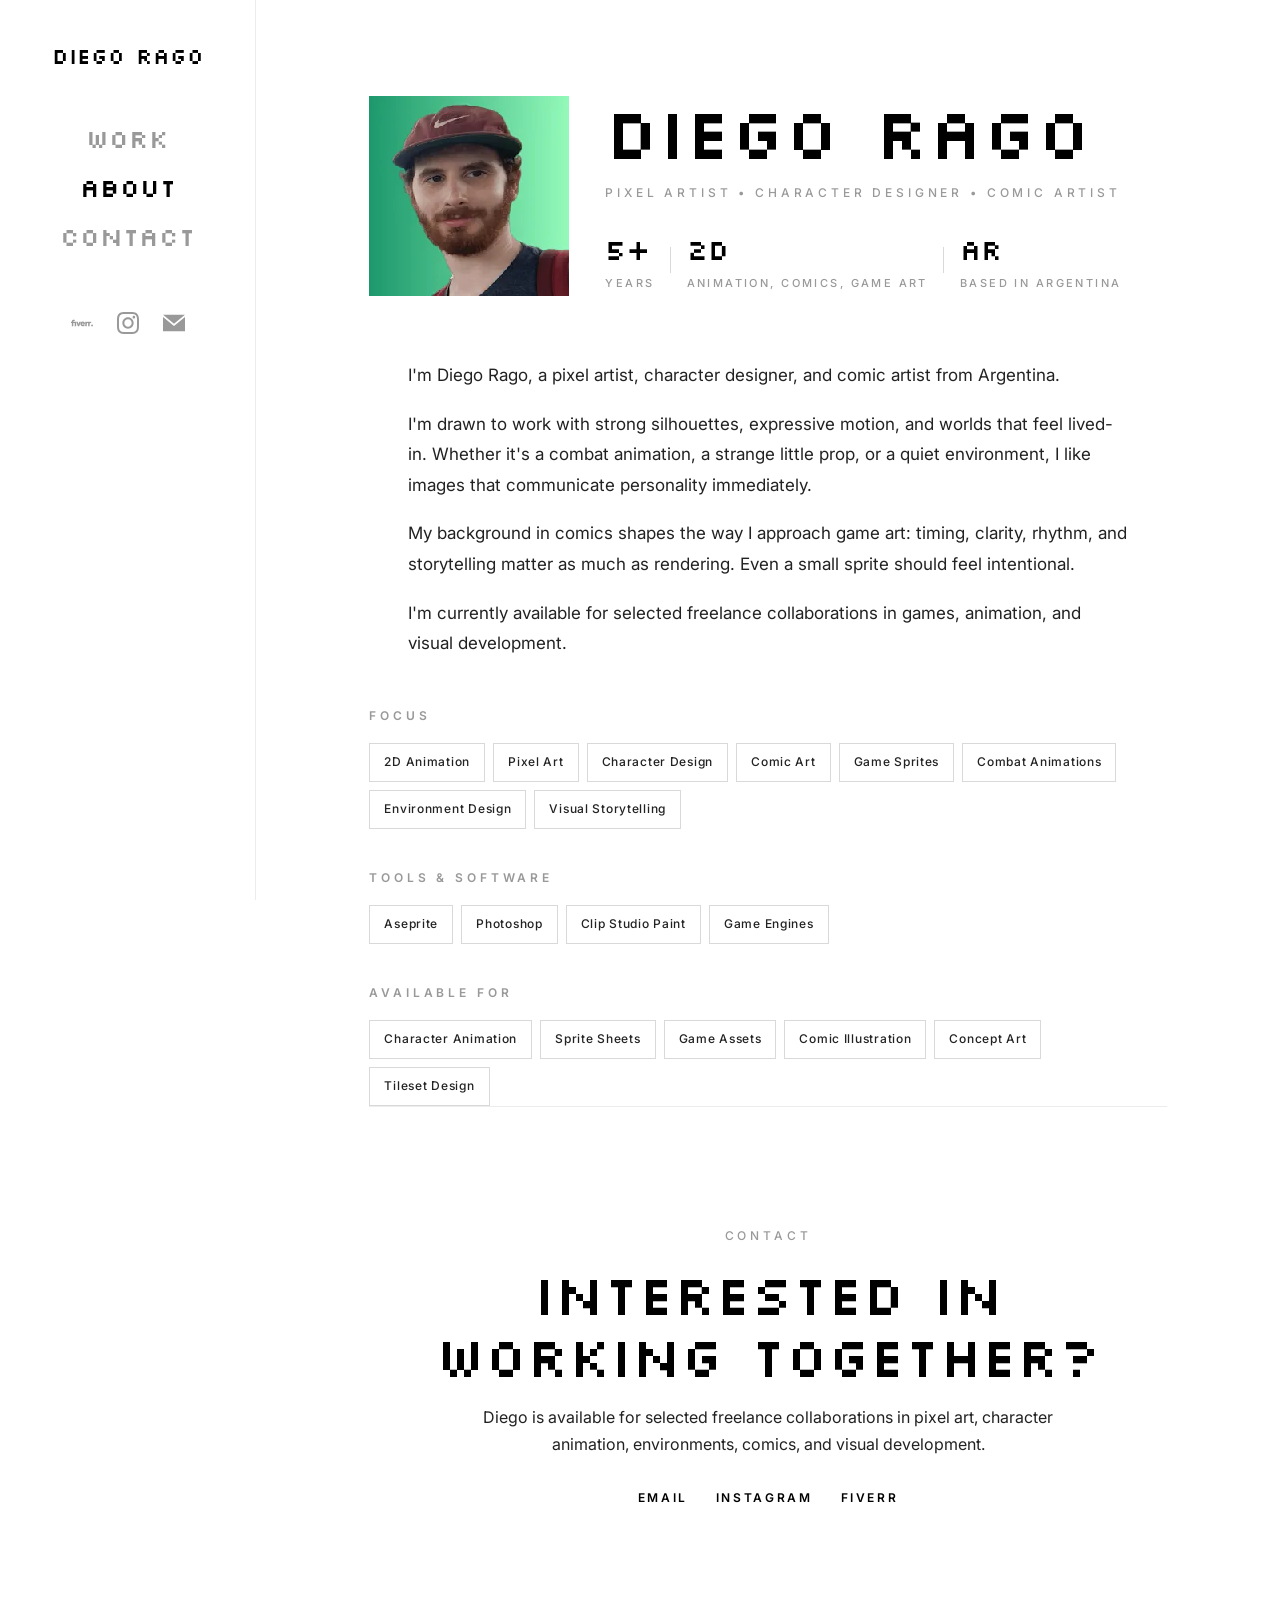
==== commit 994d129d: "Redesign portfolio with Silkscreen styling and a bolder showcase flow" ====
--- a/about.html
+++ b/about.html
@@ -4,6 +4,9 @@
     <meta charset="UTF-8">
     <meta name="viewport" content="width=device-width, initial-scale=1.0">
     <title>About - Diego Rago</title>
+    <link rel="preconnect" href="https://fonts.googleapis.com">
+    <link rel="preconnect" href="https://fonts.gstatic.com" crossorigin>
+    <link rel="stylesheet" href="https://fonts.googleapis.com/css2?family=Silkscreen:wght@400;700&family=Inter:wght@400;500;600;700&display=swap">
     <link rel="stylesheet" href="css/style.css">
 </head>
 <body>
@@ -13,7 +16,7 @@
             <header class="site-header">
                 <div class="logo-wrap" data-hover-hint="logo">
                     <div class="logo logo-text">
-                        <a href="index.html" class="brand-link preserve-whitespace">Diego Rago Portfolio</a>
+                        <a href="index.html" class="brand-link preserve-whitespace">Diego Rago</a>
                     </div>
                 </div>
                 <button type="button" class="hamburger-click-area js-hamburger" aria-label="Toggle menu" aria-expanded="false">
@@ -40,7 +43,7 @@
                         <li>
                             <a href="https://es.fiverr.com/diegorago138" target="_blank" rel="noopener" class="social-link" title="Fiverr">
                                 <svg width="20" height="20" viewBox="0 0 24 24" fill="currentColor">
-                                    <path d="M20.4,3.6H3.6C3.269,3.6,3,3.869,3,4.2v15.6c0,0.331,0.269,0.6,0.6,0.6h16.8c0.331,0,0.6-0.269,0.6-0.6V4.2 C21,3.869,20.731,3.6,20.4,3.6z M20.4,19.8H3.6V4.2h16.8V19.8z M8.4,15.6h2.4v-1.2c0.6-0.9,1.5-1.5,2.7-1.5c1.8,0,3,1.2,3,3.3 c0,2.1-1.2,3.3-3,3.3c-1.2,0-2.1-0.6-2.7-1.5v1.2H8.4V15.6z M13.5,18.3c1.2,0,1.8-0.9,1.8-2.1c0-1.2-0.6-2.1-1.8-2.1 c-1.2,0-1.8,0.9-1.8,2.1C11.7,17.4,12.3,18.3,13.5,18.3z"/>
+                                    <path d="M23.004 15.588a.995.995 0 1 0 .002-1.99.995.995 0 0 0-.002 1.99zm-.996-3.705h-.85c-.546 0-.84.41-.84 1.092v2.466h-1.61v-3.558h-.684c-.547 0-.84.41-.84 1.092v2.466h-1.61v-4.874h1.61v.74c.264-.574.626-.74 1.163-.74h1.972v.74c.264-.574.625-.74 1.162-.74h.527v1.316zm-6.786 1.501h-3.359c.088.546.43.858 1.006.858.43 0 .732-.175.83-.487l1.425.4c-.351.848-1.22 1.364-2.255 1.364-1.748 0-2.549-1.355-2.549-2.515 0-1.14.703-2.505 2.45-2.505 1.856 0 2.471 1.384 2.471 2.408 0 .224-.01.37-.02.477zm-1.562-.945c-.04-.42-.342-.81-.889-.81-.508 0-.81.225-.908.81h1.797zM7.508 15.44h1.416l1.767-4.874h-1.62l-.86 2.837-.878-2.837H5.72l1.787 4.874zm-6.6 0H2.51v-3.558h1.524v3.558h1.591v-4.874H2.51v-.302c0-.332.235-.536.606-.536h.918V8.412H2.85c-1.162 0-1.943.712-1.943 1.755v.4H0v1.316h.908v3.558z"/>
                                 </svg>
                             </a>
                         </li>
--- a/css/style.css
+++ b/css/style.css
@@ -9,18 +9,17 @@
 
 :root {
     --color-bg: #ffffff;
-    --color-surface: #f6f4ef;
-    --color-surface-strong: #efebe3;
-    --color-text: #111111;
-    --color-text-light: #666056;
-    --color-border: #ece7de;
-    --color-border-strong: #d9d2c7;
-    --color-accent: #7d5642;
-    --sidebar-width: clamp(220px, 20vw, 320px);
-    --radius-lg: 12px;
-    --radius-md: 8px;
-    --shadow-soft: 0 18px 42px rgba(17, 17, 17, 0.05);
-    --font-main: sans-serif;
+    --color-text: #000000;
+    --color-text-soft: #222222;
+    --color-text-mute: #999999;
+    --color-tile: #0f0f0f;
+    --color-tile-hover: rgba(0, 0, 0, 0.78);
+    --color-overlay-meta: rgba(255, 255, 255, 0.65);
+    --color-border: #ececec;
+    --color-border-strong: #d9d9d9;
+    --sidebar-width: clamp(220px, 20vw, 300px);
+    --font-display: 'Silkscreen', 'Courier New', monospace;
+    --font-body: 'Inter', -apple-system, BlinkMacSystemFont, 'Helvetica Neue', sans-serif;
     --transition: 0.2s ease;
 }
 
@@ -31,7 +30,7 @@
 }
 
 body {
-    font-family: var(--font-main);
+    font-family: var(--font-body);
     background-color: var(--color-bg);
     color: var(--color-text);
     line-height: 1.55;
@@ -94,6 +93,7 @@
     width: var(--sidebar-width);
     height: 100vh;
     background-color: #ffffff;
+    border-right: 1px solid var(--color-border);
     overflow-y: auto;
     z-index: 1000;
 }
@@ -102,7 +102,8 @@
     display: flex;
     flex-direction: column;
     min-height: 100vh;
-    padding: 38px 30px 28px;
+    padding: 44px 28px 28px;
+    text-align: center;
 }
 
 .brand-link {
@@ -112,19 +113,27 @@
 .site-header {
     display: flex;
     align-items: flex-start;
-    justify-content: space-between;
+    justify-content: center;
     gap: 18px;
-    margin-bottom: 40px;
+    margin-bottom: 56px;
 }
 
 .logo-wrap {
-    max-width: 170px;
+    max-width: 100%;
 }
 
 .logo {
-    font-size: 18px;
-    font-weight: 600;
-    line-height: 1.15;
+    font-family: var(--font-display);
+    font-size: 22px;
+    font-weight: 400;
+    line-height: 1.1;
+    letter-spacing: 0;
+    text-transform: uppercase;
+    color: var(--color-text);
+}
+
+.logo a {
+    color: inherit;
 }
 
 .preserve-whitespace {
@@ -180,58 +189,60 @@
 
 .gallery-title,
 .page-title {
-    margin-bottom: 12px;
+    margin-bottom: 18px;
 }
 
 .sidebar-link {
-    position: relative;
-    width: fit-content;
-    font-size: 11px;
-    font-weight: 600;
-    letter-spacing: 0.2em;
-    text-transform: uppercase;
-    color: var(--color-text-light);
+    display: inline-block;
+    font-family: var(--font-display);
+    font-size: 26px;
+    font-weight: 400;
+    line-height: 1.1;
+    letter-spacing: 0;
+    text-transform: uppercase;
+    color: var(--color-text-mute);
     transition: color var(--transition);
 }
 
 .sidebar-link:hover,
 .sidebar-link.active {
-    color: var(--color-accent);
+    color: var(--color-text);
 }
 
 .sidebar-link.active::after {
-    content: '';
-    position: absolute;
-    left: 0;
-    bottom: -6px;
-    width: 100%;
-    height: 1px;
-    background-color: currentColor;
+    display: none;
 }
 
 .social-links {
-    margin-top: 28px;
+    margin-top: auto;
+    padding-top: 36px;
 }
 
 .social-links ul {
     display: flex;
     align-items: center;
-    gap: 12px;
+    justify-content: center;
+    gap: 14px;
     list-style: none;
     padding: 0;
     margin: 0;
 }
 
 .social-link {
-    width: 28px;
-    height: 28px;
+    width: 32px;
+    height: 32px;
     display: flex;
     align-items: center;
     justify-content: center;
     border: none;
     border-radius: 0;
-    color: var(--color-text-light);
+    color: var(--color-text-mute);
     transition: color var(--transition), transform var(--transition);
+}
+
+.social-link svg {
+    width: 22px;
+    height: 22px;
 }
 
 .social-link:hover {
@@ -252,209 +263,194 @@
 .main-content {
     margin-left: var(--sidebar-width);
     min-height: 100vh;
-    padding: 38px 42px 56px;
-}
-
-/* ==========================================
-   HOME
-   ========================================== */
-.home-hero {
-    display: none;
-}
-
-.home-intro {
-    display: grid;
-    grid-template-columns: 180px minmax(0, 1fr);
-    gap: 20px;
-    align-items: end;
-    max-width: 1200px;
-    margin: 0 auto 34px;
-}
-
-.home-intro-eyebrow {
-    font-size: 11px;
-    font-weight: 600;
-    letter-spacing: 0.18em;
-    text-transform: uppercase;
-    color: var(--color-accent);
-}
-
-.home-intro-copy {
-    max-width: 700px;
-    font-size: clamp(1.3rem, 2.2vw, 2.05rem);
-    font-weight: 600;
-    line-height: 1.05;
-    letter-spacing: -0.04em;
-}
-
+}
+
+/* ==========================================
+   HOME — MASTHEAD (HERO)
+   ========================================== */
+.masthead {
+    padding: 96px 8% 110px;
+    text-align: center;
+}
+
+.masthead-eyebrow {
+    font-family: var(--font-body);
+    font-size: 12px;
+    font-weight: 500;
+    letter-spacing: 0.32em;
+    text-transform: uppercase;
+    color: var(--color-text-mute);
+    margin-bottom: 28px;
+}
+
+.masthead h1 {
+    font-family: var(--font-display);
+    font-size: clamp(46px, 9vw, 110px);
+    font-weight: 400;
+    line-height: 0.95;
+    letter-spacing: 0;
+    text-transform: uppercase;
+    color: var(--color-text);
+    margin-bottom: 32px;
+}
+
+.masthead-tagline {
+    max-width: 560px;
+    margin: 0 auto;
+    font-family: var(--font-body);
+    font-size: clamp(15px, 1.6vw, 18px);
+    line-height: 1.55;
+    color: var(--color-text-soft);
+}
+
+/* ==========================================
+   HOME — PROJECTS GRID (Zampalo style)
+   ========================================== */
 .projects-grid-home {
     display: grid;
     grid-template-columns: repeat(2, minmax(0, 1fr));
-    gap: 34px 24px;
-    align-items: start;
-    max-width: 1200px;
-    margin: 0 auto 88px;
+    gap: 0;
+    margin: 0;
 }
 
 .project-card-home {
+    position: relative;
     display: block;
-    animation: fadeInUp 0.45s ease-out both;
-    transition: transform var(--transition);
-}
-
-.project-card-home:nth-child(1) {
-    animation-delay: 0.04s;
-}
-
-.project-card-home:nth-child(2) {
-    animation-delay: 0.1s;
-}
-
-.project-card-home:nth-child(3) {
-    animation-delay: 0.16s;
-}
-
-.project-card-home:nth-child(4) {
-    animation-delay: 0.22s;
-}
-
-.project-card-home:hover {
-    transform: none;
-}
-
-.project-card-featured {
-    grid-column: span 2;
-}
-
-.project-card-featured .project-image {
-    aspect-ratio: 16 / 9;
-    padding: 24px;
-}
-
-.project-card-featured .project-info-home h2 {
-    font-size: clamp(2rem, 4vw, 3.2rem);
-}
-
-.project-card-tall {
-    margin-top: 28px;
-}
-
-.project-card-tall .project-image {
-    aspect-ratio: 4 / 5;
-}
-
-.project-card-landscape .project-image {
-    aspect-ratio: 16 / 11;
-}
-
-.project-card-square .project-image {
-    aspect-ratio: 1 / 1;
-}
-
-.project-image {
+    overflow: hidden;
+    background: var(--color-tile);
+    aspect-ratio: 5 / 3;
+    animation: fadeIn 0.45s ease-out both;
+}
+
+.project-card-home:nth-child(1) { animation-delay: 0.04s; }
+.project-card-home:nth-child(2) { animation-delay: 0.10s; }
+.project-card-home:nth-child(3) { animation-delay: 0.16s; }
+.project-card-home:nth-child(4) { animation-delay: 0.22s; }
+
+.project-card-home .project-image {
     position: relative;
     display: flex;
     align-items: center;
     justify-content: center;
     width: 100%;
-    aspect-ratio: 4 / 3;
-    padding: 18px;
-    overflow: hidden;
+    height: 100%;
+    padding: 36px;
+    background: transparent;
     border: none;
     border-radius: 0;
-    background: var(--color-surface);
-    transition: opacity var(--transition);
-}
-
-.project-image img,
-.project-image video {
+}
+
+.project-card-home .project-image img,
+.project-card-home .project-image video {
     width: 100%;
     height: 100%;
     object-fit: contain;
-    transition: transform 0.24s ease;
-}
-
-.project-image img {
+    transition: opacity 0.25s ease, transform 0.25s ease;
+}
+
+.project-card-home .project-image img {
     image-rendering: pixelated;
-}
-
-.project-card-home:hover .project-image {
-    opacity: 0.96;
 }
 
 .project-card-home:hover .project-image img,
 .project-card-home:hover .project-image video {
-    transform: scale(1.015);
+    opacity: 0.18;
 }
 
 .project-info-home {
-    padding: 14px 4px 0;
+    position: absolute;
+    inset: 0;
+    display: flex;
+    flex-direction: column;
+    align-items: center;
+    justify-content: center;
+    padding: 32px;
+    background: var(--color-tile-hover);
+    opacity: 0;
+    transition: opacity 0.18s ease;
+    pointer-events: none;
+    text-align: center;
+}
+
+.project-card-home:hover .project-info-home,
+.project-card-home:focus-visible .project-info-home {
+    opacity: 1;
 }
 
 .project-info-home h2 {
-    font-size: clamp(1.45rem, 2.3vw, 2rem);
-    font-weight: 600;
-    line-height: 1.02;
-    letter-spacing: -0.04em;
-    margin-bottom: 8px;
+    font-family: var(--font-display);
+    font-size: clamp(20px, 2.6vw, 34px);
+    font-weight: 400;
+    line-height: 1.05;
+    letter-spacing: 0;
+    text-transform: uppercase;
+    color: #ffffff;
+    margin-bottom: 16px;
 }
 
 .project-info-home p {
+    font-family: var(--font-body);
     font-size: 11px;
     font-weight: 600;
-    letter-spacing: 0.12em;
-    text-transform: uppercase;
-    color: var(--color-text-light);
+    letter-spacing: 0.22em;
+    text-transform: uppercase;
+    color: var(--color-overlay-meta);
 }
 
 /* ==========================================
    PROJECT PAGES
    ========================================== */
 .project-info {
-    max-width: 980px;
-    margin: 0 auto 36px;
+    max-width: 1100px;
+    margin: 0 auto 48px;
+    padding: 80px 6% 0;
+    text-align: center;
 }
 
 .project-info h1 {
-    font-size: clamp(2.4rem, 5vw, 4.5rem);
-    font-weight: 700;
-    line-height: 0.96;
-    letter-spacing: -0.05em;
-    margin-bottom: 14px;
+    font-family: var(--font-display);
+    font-size: clamp(40px, 7vw, 88px);
+    font-weight: 400;
+    line-height: 0.98;
+    letter-spacing: 0;
+    text-transform: uppercase;
+    color: var(--color-text);
+    margin-bottom: 24px;
 }
 
 .project-info .category {
-    font-size: 11px;
-    font-weight: 600;
-    letter-spacing: 0.2em;
-    text-transform: uppercase;
-    color: var(--color-accent);
-    margin-bottom: 18px;
+    font-family: var(--font-body);
+    font-size: 12px;
+    font-weight: 500;
+    letter-spacing: 0.32em;
+    text-transform: uppercase;
+    color: var(--color-text-mute);
+    margin-bottom: 20px;
 }
 
 .project-info .description {
-    max-width: 680px;
+    max-width: 640px;
+    margin: 0 auto;
+    font-family: var(--font-body);
     font-size: 16px;
     line-height: 1.75;
-    color: var(--color-text-light);
+    color: var(--color-text-soft);
 }
 
 .project-hero {
     width: 100%;
-    max-width: 1200px;
-    margin: 0 auto 48px;
-    padding: 0;
-    border: none;
-    border-radius: 0;
+    max-width: 1400px;
+    margin: 0 auto 64px;
+    padding: 0 6%;
     background: transparent;
 }
 
 .project-hero img,
 .project-hero video {
     width: 100%;
-    max-height: 68vh;
+    max-height: 72vh;
     object-fit: contain;
-    border-radius: 0;
+    background: var(--color-tile);
 }
 
 .project-hero img {
@@ -463,28 +459,28 @@
 
 .gallery-grid {
     display: grid;
-    grid-template-columns: repeat(auto-fit, minmax(260px, 1fr));
-    gap: 16px;
-    max-width: 1200px;
-    margin: 0 auto 64px;
+    grid-template-columns: repeat(2, minmax(0, 1fr));
+    gap: 0;
+    max-width: 1400px;
+    margin: 0 auto 80px;
 }
 
 .gallery-item {
     position: relative;
     appearance: none;
     width: 100%;
-    aspect-ratio: 16 / 11;
-    padding: 14px;
+    aspect-ratio: 5 / 3;
+    padding: 32px;
     overflow: hidden;
     border: none;
     border-radius: 0;
-    background: var(--color-surface);
+    background: var(--color-tile);
     cursor: pointer;
     transition: opacity var(--transition);
 }
 
 .gallery-item:hover {
-    opacity: 0.96;
+    opacity: 1;
 }
 
 .gallery-item img,
@@ -492,7 +488,7 @@
     width: 100%;
     height: 100%;
     object-fit: contain;
-    transition: transform 0.24s ease;
+    transition: transform 0.25s ease, opacity 0.25s ease;
 }
 
 .gallery-item img {
@@ -501,22 +497,30 @@
 
 .gallery-item:hover img,
 .gallery-item:hover video {
-    transform: scale(1.01);
+    opacity: 0.7;
 }
 
 .gallery-item-caption {
     position: absolute;
-    left: 12px;
-    bottom: 12px;
-    padding: 5px 0;
-    border-radius: 0;
-    background-color: transparent;
+    left: 0;
+    right: 0;
+    bottom: 16px;
+    padding: 0 16px;
+    background: transparent;
     color: #ffffff;
+    font-family: var(--font-body);
     font-size: 10px;
-    font-weight: 600;
-    letter-spacing: 0.14em;
-    text-transform: uppercase;
-    text-shadow: 0 1px 2px rgba(0, 0, 0, 0.65);
+    font-weight: 700;
+    letter-spacing: 0.22em;
+    text-transform: uppercase;
+    text-align: center;
+    text-shadow: 0 1px 4px rgba(0, 0, 0, 0.85);
+    opacity: 0;
+    transition: opacity 0.2s ease;
+}
+
+.gallery-item:hover .gallery-item-caption {
+    opacity: 1;
 }
 
 .project-nav {
@@ -524,26 +528,27 @@
     justify-content: space-between;
     align-items: center;
     gap: 16px;
-    max-width: 1200px;
-    margin: 0 auto 64px;
-    padding-top: 24px;
+    max-width: 1100px;
+    margin: 0 auto 80px;
+    padding: 32px 6% 0;
     border-top: 1px solid var(--color-border);
 }
 
 .project-nav-link {
     display: inline-flex;
     align-items: center;
-    gap: 6px;
+    gap: 8px;
+    font-family: var(--font-body);
     font-size: 12px;
     font-weight: 600;
-    letter-spacing: 0.14em;
-    text-transform: uppercase;
-    color: var(--color-text-light);
+    letter-spacing: 0.22em;
+    text-transform: uppercase;
+    color: var(--color-text-mute);
     transition: color var(--transition);
 }
 
 .project-nav-link:hover {
-    color: var(--color-accent);
+    color: var(--color-text);
 }
 
 /* ==========================================
@@ -552,57 +557,63 @@
 .about-content {
     max-width: 920px;
     margin: 0 auto;
+    padding: 96px 6% 80px;
 }
 
 .about-header {
     display: grid;
-    grid-template-columns: 180px minmax(0, 1fr);
+    grid-template-columns: 200px minmax(0, 1fr);
     grid-template-areas:
         'image title'
         'image role'
         'image stats';
-    column-gap: 28px;
-    row-gap: 10px;
+    column-gap: 36px;
+    row-gap: 14px;
     align-items: start;
     justify-items: start;
     text-align: left;
-    margin-bottom: 56px;
+    margin-bottom: 64px;
 }
 
 .profile-image {
     grid-area: image;
-    width: 176px;
-    height: 176px;
+    width: 200px;
+    height: 200px;
     border: none;
     border-radius: 0;
     object-fit: cover;
-    background-color: var(--color-surface);
+    background-color: var(--color-tile);
+    image-rendering: pixelated;
 }
 
 .about-header h1 {
     grid-area: title;
-    font-size: clamp(2.4rem, 5vw, 4rem);
-    font-weight: 700;
+    font-family: var(--font-display);
+    font-size: clamp(36px, 6vw, 72px);
+    font-weight: 400;
     line-height: 0.98;
-    letter-spacing: -0.05em;
+    letter-spacing: 0;
+    text-transform: uppercase;
+    color: var(--color-text);
 }
 
 .about-header .title {
     grid-area: role;
+    font-family: var(--font-body);
     font-size: 12px;
-    font-weight: 600;
-    letter-spacing: 0.16em;
-    text-transform: uppercase;
-    color: var(--color-accent);
+    font-weight: 500;
+    letter-spacing: 0.32em;
+    text-transform: uppercase;
+    color: var(--color-text-mute);
 }
 
 .about-stats {
     grid-area: stats;
     display: flex;
     flex-wrap: wrap;
-    gap: 28px;
+    gap: 32px;
     width: 100%;
-    max-width: none;
+    margin-top: 8px;
 }
 
 .stat-item {
@@ -617,32 +628,37 @@
     content: '';
     position: absolute;
     top: 50%;
-    right: -14px;
+    right: -16px;
     width: 1px;
     height: 26px;
-    background-color: var(--color-border);
+    background-color: var(--color-border-strong);
     transform: translateY(-50%);
 }
 
 .stat-number {
+    font-family: var(--font-display);
     font-size: 28px;
-    font-weight: 700;
+    font-weight: 400;
     margin-bottom: 4px;
+    color: var(--color-text);
 }
 
 .stat-label {
+    font-family: var(--font-body);
     font-size: 11px;
-    font-weight: 600;
-    letter-spacing: 0.14em;
-    text-transform: uppercase;
-    color: var(--color-text-light);
+    font-weight: 500;
+    letter-spacing: 0.22em;
+    text-transform: uppercase;
+    color: var(--color-text-mute);
 }
 
 .about-bio {
-    max-width: 760px;
-    margin: 0 auto 40px;
+    max-width: 720px;
+    margin: 0 auto 48px;
+    font-family: var(--font-body);
     font-size: 17px;
     line-height: 1.8;
+    color: var(--color-text-soft);
 }
 
 .about-bio p + p {
@@ -650,31 +666,41 @@
 }
 
 .about-skills {
-    margin-top: 32px;
+    margin-top: 40px;
 }
 
 .about-skills h2 {
-    font-size: 13px;
+    font-family: var(--font-body);
+    font-size: 12px;
     font-weight: 600;
-    letter-spacing: 0.16em;
-    text-transform: uppercase;
-    color: var(--color-text-light);
-    margin-bottom: 14px;
+    letter-spacing: 0.32em;
+    text-transform: uppercase;
+    color: var(--color-text-mute);
+    margin-bottom: 18px;
 }
 
 .skills-grid {
     display: flex;
     flex-wrap: wrap;
-    gap: 10px;
+    gap: 8px;
 }
 
 .skill-tag {
-    padding: 10px 14px;
-    border: 1px solid var(--color-border);
-    border-radius: 999px;
+    padding: 9px 14px;
+    border: 1px solid var(--color-border-strong);
+    border-radius: 0;
     background-color: transparent;
-    font-size: 13px;
+    font-family: var(--font-body);
+    font-size: 12px;
     font-weight: 500;
+    letter-spacing: 0.06em;
+    color: var(--color-text-soft);
+    transition: border-color var(--transition), color var(--transition);
+}
+
+.skill-tag:hover {
+    border-color: var(--color-text);
+    color: var(--color-text);
 }
 
 /* ==========================================
@@ -683,60 +709,69 @@
 .contact-section {
     max-width: 920px;
     margin: 0 auto;
-    padding: 72px 0 8px;
+    padding: 120px 6% 96px;
+    text-align: center;
     border-top: 1px solid var(--color-border);
 }
 
 .contact-eyebrow {
-    font-size: 11px;
-    font-weight: 600;
-    letter-spacing: 0.18em;
-    text-transform: uppercase;
-    color: var(--color-accent);
-    margin-bottom: 10px;
+    font-family: var(--font-body);
+    font-size: 12px;
+    font-weight: 500;
+    letter-spacing: 0.32em;
+    text-transform: uppercase;
+    color: var(--color-text-mute);
+    margin-bottom: 18px;
 }
 
 .contact-section h2 {
     max-width: 720px;
-    font-size: clamp(2rem, 4vw, 3rem);
-    font-weight: 700;
-    line-height: 1.02;
-    letter-spacing: -0.05em;
-    margin-bottom: 14px;
+    margin: 0 auto 18px;
+    font-family: var(--font-display);
+    font-size: clamp(28px, 4.5vw, 56px);
+    font-weight: 400;
+    line-height: 1.1;
+    letter-spacing: 0;
+    text-transform: uppercase;
+    color: var(--color-text);
 }
 
 .contact-copy {
-    max-width: 620px;
+    max-width: 580px;
+    margin: 0 auto 32px;
+    font-family: var(--font-body);
     font-size: 16px;
-    color: var(--color-text-light);
-    margin-bottom: 22px;
+    line-height: 1.65;
+    color: var(--color-text-soft);
 }
 
 .contact-links {
     display: flex;
     flex-wrap: wrap;
-    gap: 18px;
+    gap: 28px;
+    justify-content: center;
 }
 
 .contact-link {
     display: inline-flex;
     align-items: center;
-    justify-content: flex-start;
-    min-height: auto;
-    padding: 0 0 3px;
+    justify-content: center;
+    padding: 0 0 4px;
     border: none;
     border-bottom: 1px solid transparent;
     border-radius: 0;
+    font-family: var(--font-body);
     font-size: 12px;
     font-weight: 600;
-    letter-spacing: 0.14em;
-    text-transform: uppercase;
+    letter-spacing: 0.22em;
+    text-transform: uppercase;
+    color: var(--color-text);
     transition: border-color var(--transition), color var(--transition);
 }
 
 .contact-link:hover {
     border-bottom-color: currentColor;
-    color: var(--color-accent);
+    color: var(--color-text);
 }
 
 /* ==========================================
@@ -748,7 +783,7 @@
     display: none;
     align-items: center;
     justify-content: center;
-    background-color: rgba(0, 0, 0, 0.94);
+    background-color: rgba(0, 0, 0, 0.96);
     z-index: 9999;
     cursor: pointer;
 }
@@ -782,30 +817,28 @@
     right: 24px;
     width: 42px;
     height: 42px;
-    border: 1px solid rgba(255, 255, 255, 0.16);
-    border-radius: 999px;
-    background-color: rgba(255, 255, 255, 0.1);
+    border: 1px solid rgba(255, 255, 255, 0.18);
+    border-radius: 0;
+    background-color: transparent;
     color: #ffffff;
-    font-size: 24px;
+    font-family: var(--font-display);
+    font-size: 20px;
     cursor: pointer;
-    transition: background-color var(--transition), transform var(--transition);
+    transition: background-color var(--transition), color var(--transition);
 }
 
 .lightbox-close:hover {
-    transform: translateY(-1px);
-    background-color: rgba(255, 255, 255, 0.18);
+    background-color: rgba(255, 255, 255, 0.14);
+    color: #ffffff;
+    border-color: rgba(255, 255, 255, 0.4);
 }
 
 /* ==========================================
    RESPONSIVE
    ========================================== */
 @media (max-width: 1200px) {
-    .main-content {
-        padding: 34px 32px 52px;
-    }
-
-    .projects-grid-home {
-        gap: 26px 20px;
+    .masthead {
+        padding: 72px 6% 88px;
     }
 }
 
@@ -815,11 +848,15 @@
     }
 
     .sidebar-content {
-        padding: 34px 24px 24px;
-    }
-
-    .main-content {
-        padding: 30px 24px 48px;
+        padding: 36px 22px 24px;
+    }
+
+    .sidebar-link {
+        font-size: 22px;
+    }
+
+    .logo {
+        font-size: 18px;
     }
 }
 
@@ -842,6 +879,7 @@
         height: auto;
         overflow: visible;
         background-color: #ffffff;
+        border-right: none;
         border-bottom: 1px solid var(--color-border);
         z-index: 1200;
     }
@@ -850,7 +888,7 @@
         position: fixed;
         inset: 0;
         border: 0;
-        background-color: rgba(17, 17, 17, 0.22);
+        background-color: rgba(0, 0, 0, 0.4);
         opacity: 0;
         pointer-events: none;
         z-index: 1100;
@@ -865,97 +903,100 @@
     .sidebar-content {
         min-height: auto;
         padding: 0;
+        text-align: left;
     }
 
     .site-header {
         align-items: center;
+        justify-content: space-between;
         margin-bottom: 0;
-        padding: 14px 16px;
-    }
-
-    .logo-wrap {
-        max-width: 190px;
+        padding: 16px 18px;
     }
 
     .logo {
-        font-size: 14px;
+        font-size: 16px;
     }
 
     .sidebar-nav {
         display: none;
-        padding: 18px 16px 22px;
+        padding: 22px 18px 28px;
         background-color: #ffffff;
         border-top: 1px solid var(--color-border);
+        text-align: center;
     }
 
     .sidebar.mobile-open .sidebar-nav {
         display: block;
     }
 
+    .sidebar-link {
+        font-size: 28px;
+    }
+
+    .social-links {
+        margin-top: 22px;
+        padding-top: 22px;
+        border-top: 1px solid var(--color-border);
+    }
+
     .main-content {
         margin-left: 0;
-        padding: 82px 16px 44px;
-    }
-
-    .home-intro {
+        padding-top: 64px;
+    }
+
+    .masthead {
+        padding: 48px 6% 60px;
+    }
+
+    .masthead-eyebrow {
+        margin-bottom: 20px;
+    }
+
+    .masthead h1 {
+        margin-bottom: 24px;
+    }
+
+    .projects-grid-home {
         grid-template-columns: 1fr;
-        gap: 8px;
-        margin-bottom: 20px;
-    }
-
-    .projects-grid-home {
-        grid-template-columns: repeat(2, minmax(0, 1fr));
-        gap: 20px 12px;
-        margin-bottom: 72px;
-    }
-
-    .project-card-featured {
-        grid-column: 1 / -1;
-    }
-
-    .project-card-tall {
-        margin-top: 0;
-    }
-
-    .project-image,
-    .project-card-tall .project-image,
-    .project-card-landscape .project-image,
-    .project-card-square .project-image {
-        aspect-ratio: 1 / 1;
-        padding: 10px;
-        border-radius: 0;
-    }
-
-    .project-card-featured .project-image {
-        aspect-ratio: 16 / 10;
-        padding: 12px;
-    }
-
-    .project-info-home {
-        padding-top: 10px;
+    }
+
+    .project-card-home .project-image {
+        padding: 28px;
     }
 
     .project-info-home h2 {
-        font-size: 18px;
-    }
-
-    .project-card-featured .project-info-home h2 {
-        font-size: 24px;
+        font-size: 22px;
     }
 
     .project-info-home p {
         font-size: 10px;
-        letter-spacing: 0.12em;
-    }
-
-    .project-card-home:not(.project-card-featured) .project-info-home p {
-        display: none;
-    }
-
-    .project-info .description,
-    .contact-copy,
-    .about-bio {
-        font-size: 15px;
+    }
+
+    .project-info {
+        padding: 64px 6% 0;
+    }
+
+    .project-hero {
+        padding: 0 5%;
+        margin-bottom: 40px;
+    }
+
+    .gallery-grid {
+        grid-template-columns: 1fr;
+    }
+
+    .gallery-item {
+        padding: 24px;
+    }
+
+    .project-nav {
+        flex-wrap: wrap;
+        padding: 28px 6% 0;
+        margin-bottom: 56px;
+    }
+
+    .about-content {
+        padding: 64px 6% 64px;
     }
 
     .about-header {
@@ -965,7 +1006,9 @@
             'title'
             'role'
             'stats';
-        row-gap: 12px;
+        row-gap: 16px;
+        text-align: left;
+        margin-bottom: 48px;
     }
 
     .profile-image {
@@ -973,19 +1016,6 @@
         height: 144px;
     }
 
-    .project-hero {
-        padding: 0;
-        border-radius: 0;
-    }
-
-    .gallery-grid {
-        grid-template-columns: 1fr;
-    }
-
-    .project-nav {
-        flex-wrap: wrap;
-    }
-
     .about-stats {
         flex-direction: column;
         gap: 18px;
@@ -995,54 +1025,50 @@
         display: none;
     }
 
+    .about-bio {
+        font-size: 16px;
+    }
+
     .contact-section {
-        padding-top: 56px;
+        padding: 80px 6% 64px;
     }
 }
 
 @media (max-width: 430px) {
     .main-content {
-        padding: 86px 12px 38px;
-    }
-
-    .site-header {
-        padding-inline: 12px;
-    }
-
-    .projects-grid-home {
-        gap: 18px 10px;
-    }
-
-    .home-intro-copy {
-        font-size: 1.15rem;
+        padding-top: 60px;
+    }
+
+    .masthead {
+        padding: 40px 5% 48px;
+    }
+
+    .project-card-home .project-image {
+        padding: 20px;
     }
 
     .project-info-home h2 {
-        font-size: 16px;
-    }
-
-    .project-info-home p,
-    .project-nav-link,
-    .contact-link {
-        font-size: 10px;
+        font-size: 18px;
+    }
+
+    .gallery-item {
+        padding: 18px;
     }
 
     .contact-section h2 {
-        font-size: 1.9rem;
+        font-size: 26px;
     }
 }
 
 /* ==========================================
    ANIMATIONS
    ========================================== */
-@keyframes fadeInUp {
+@keyframes fadeIn {
     from {
         opacity: 0;
-        transform: translateY(18px);
     }
 
     to {
         opacity: 1;
-        transform: translateY(0);
-    }
-}
+    }
+}
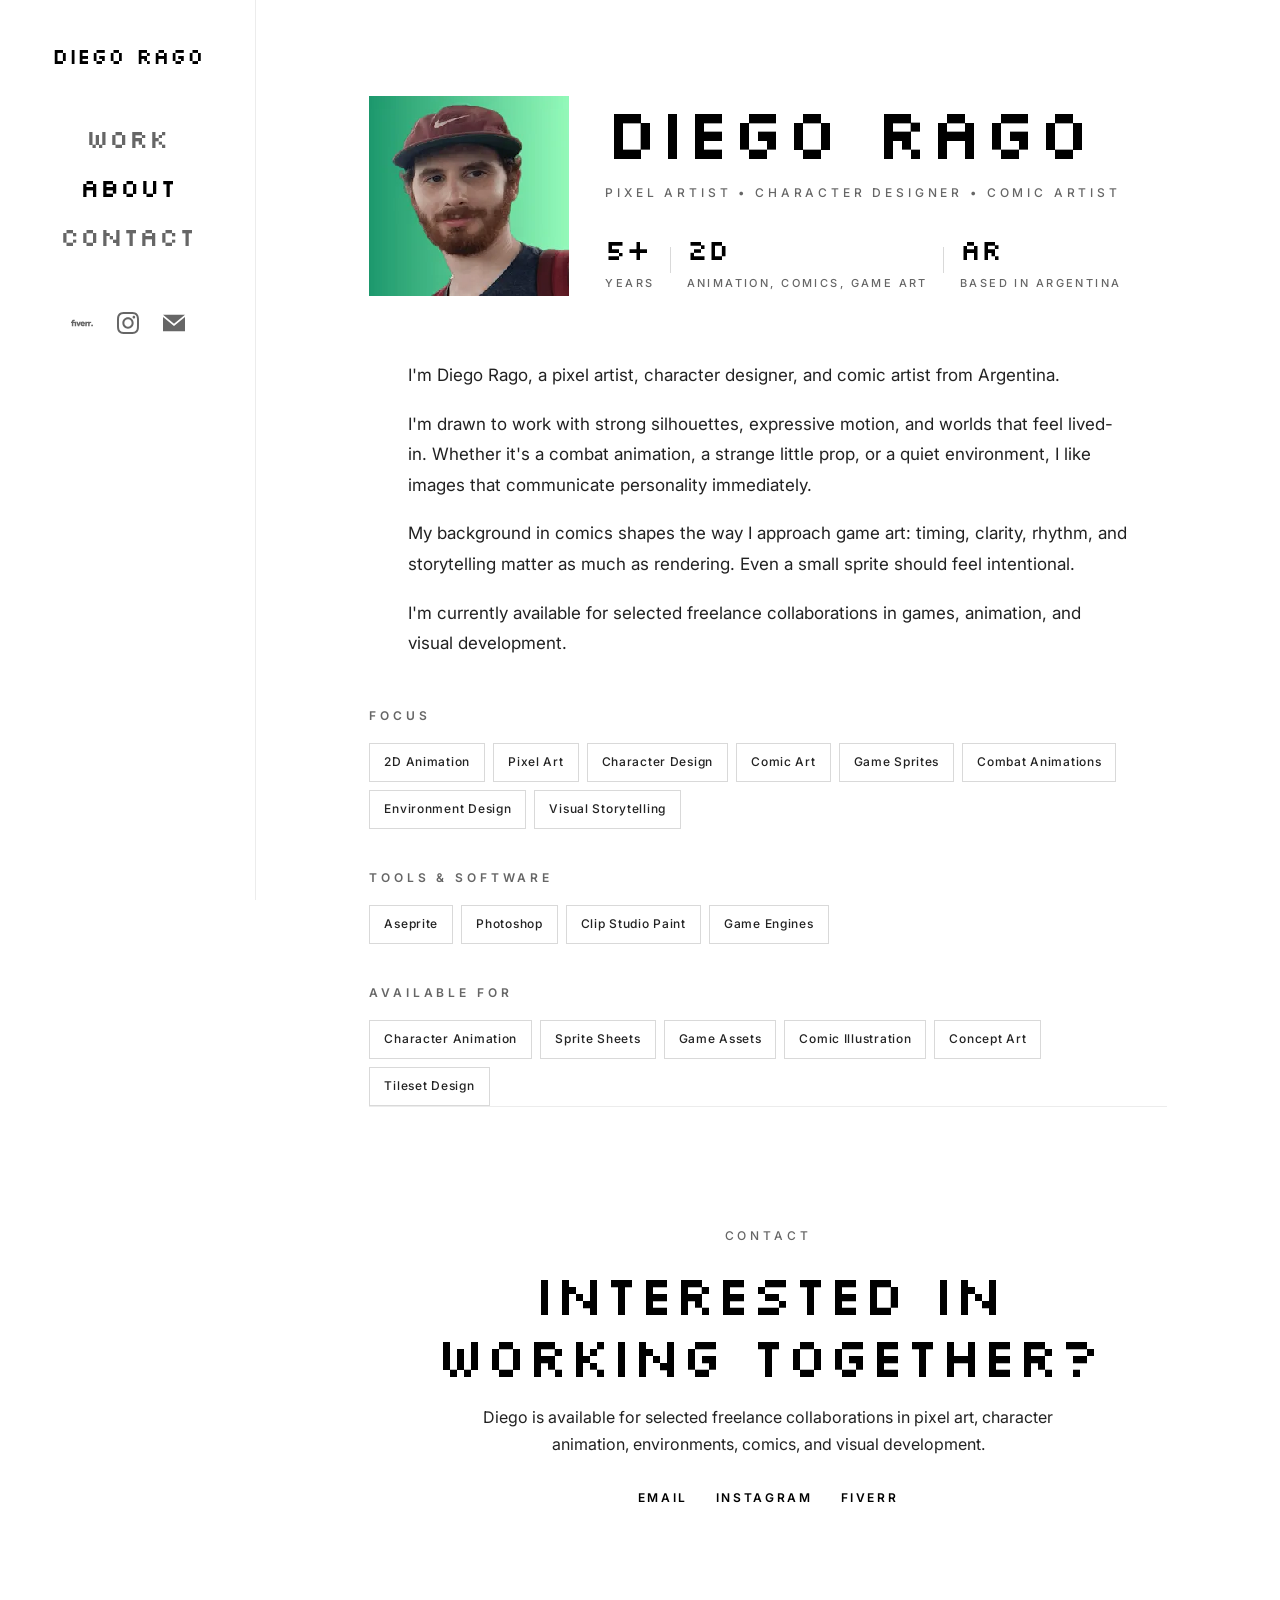
==== commit faa2c6ad: "Improve portfolio performance and contact links" ====
--- a/about.html
+++ b/about.html
@@ -1,12 +1,15 @@
 <!DOCTYPE html>
-<html lang="es">
+<html lang="en">
 <head>
     <meta charset="UTF-8">
     <meta name="viewport" content="width=device-width, initial-scale=1.0">
     <title>About - Diego Rago</title>
+    <meta name="description" content="Learn about Diego Rago, a pixel artist, character designer, and comic artist from Argentina available for selected freelance collaborations.">
     <link rel="preconnect" href="https://fonts.googleapis.com">
     <link rel="preconnect" href="https://fonts.gstatic.com" crossorigin>
-    <link rel="stylesheet" href="https://fonts.googleapis.com/css2?family=Silkscreen:wght@400;700&family=Inter:wght@400;500;600;700&display=swap">
+    <link rel="preload" href="https://fonts.googleapis.com/css2?family=Silkscreen:wght@400&family=Inter:wght@400;500;600;700&display=swap" as="style">
+    <link rel="stylesheet" href="https://fonts.googleapis.com/css2?family=Silkscreen:wght@400&family=Inter:wght@400;500;600;700&display=swap" media="print" onload="this.media='all'">
+    <noscript><link rel="stylesheet" href="https://fonts.googleapis.com/css2?family=Silkscreen:wght@400&family=Inter:wght@400;500;600;700&display=swap"></noscript>
     <link rel="stylesheet" href="css/style.css">
 </head>
 <body>
@@ -55,7 +58,7 @@
                             </a>
                         </li>
                         <li>
-                            <a href="mailto:contact@diegorago.com" class="social-link" title="Email">
+                            <a href="mailto:rago.avi@gmail.com" class="social-link" title="Email" aria-label="Email Diego Rago">
                                 <svg width="20" height="20" viewBox="0 0 24 24" fill="currentColor">
                                     <path d="M12 12.713l-11.985-9.713h23.97l-11.985 9.713zm0 2.574l-12-9.725v15.438h24v-15.438l-12 9.725z"/>
                                 </svg>
@@ -158,7 +161,7 @@
                     Diego is available for selected freelance collaborations in pixel art, character animation, environments, comics, and visual development.
                 </p>
                 <div class="contact-links">
-                    <a href="mailto:contact@diegorago.com" class="contact-link">Email</a>
+                    <a href="mailto:rago.avi@gmail.com" class="contact-link">Email</a>
                     <a href="https://www.instagram.com/diegoragoart" target="_blank" rel="noopener" class="contact-link">Instagram</a>
                     <a href="https://es.fiverr.com/diegorago138" target="_blank" rel="noopener" class="contact-link">Fiverr</a>
                 </div>
--- a/css/style.css
+++ b/css/style.css
@@ -11,7 +11,7 @@
     --color-bg: #ffffff;
     --color-text: #000000;
     --color-text-soft: #222222;
-    --color-text-mute: #999999;
+    --color-text-mute: #666666;
     --color-tile: #0f0f0f;
     --color-tile-hover: rgba(0, 0, 0, 0.78);
     --color-overlay-meta: rgba(255, 255, 255, 0.65);
@@ -322,7 +322,7 @@
     animation: fadeIn 0.45s ease-out both;
 }
 
-.project-card-home:nth-child(1) { animation-delay: 0.04s; }
+.project-card-home:nth-child(1) { animation: none; }
 .project-card-home:nth-child(2) { animation-delay: 0.10s; }
 .project-card-home:nth-child(3) { animation-delay: 0.16s; }
 .project-card-home:nth-child(4) { animation-delay: 0.22s; }
